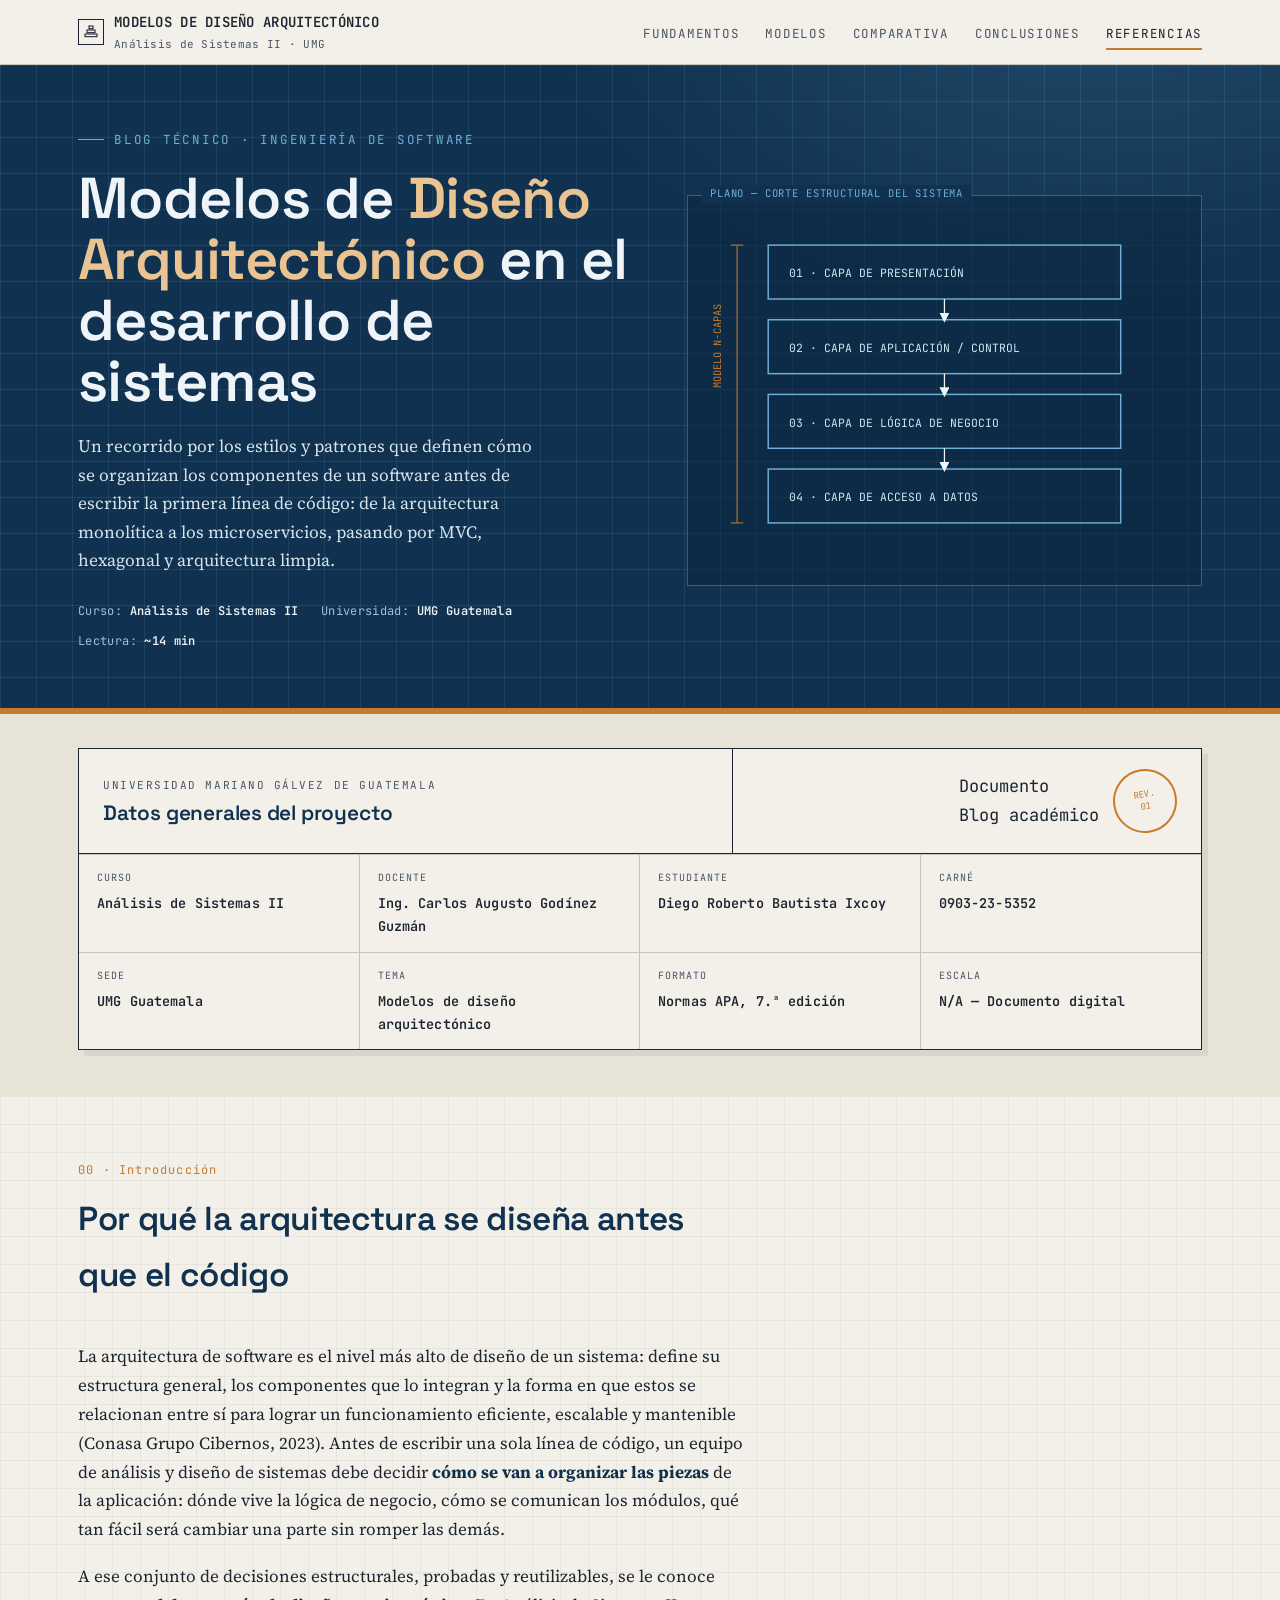
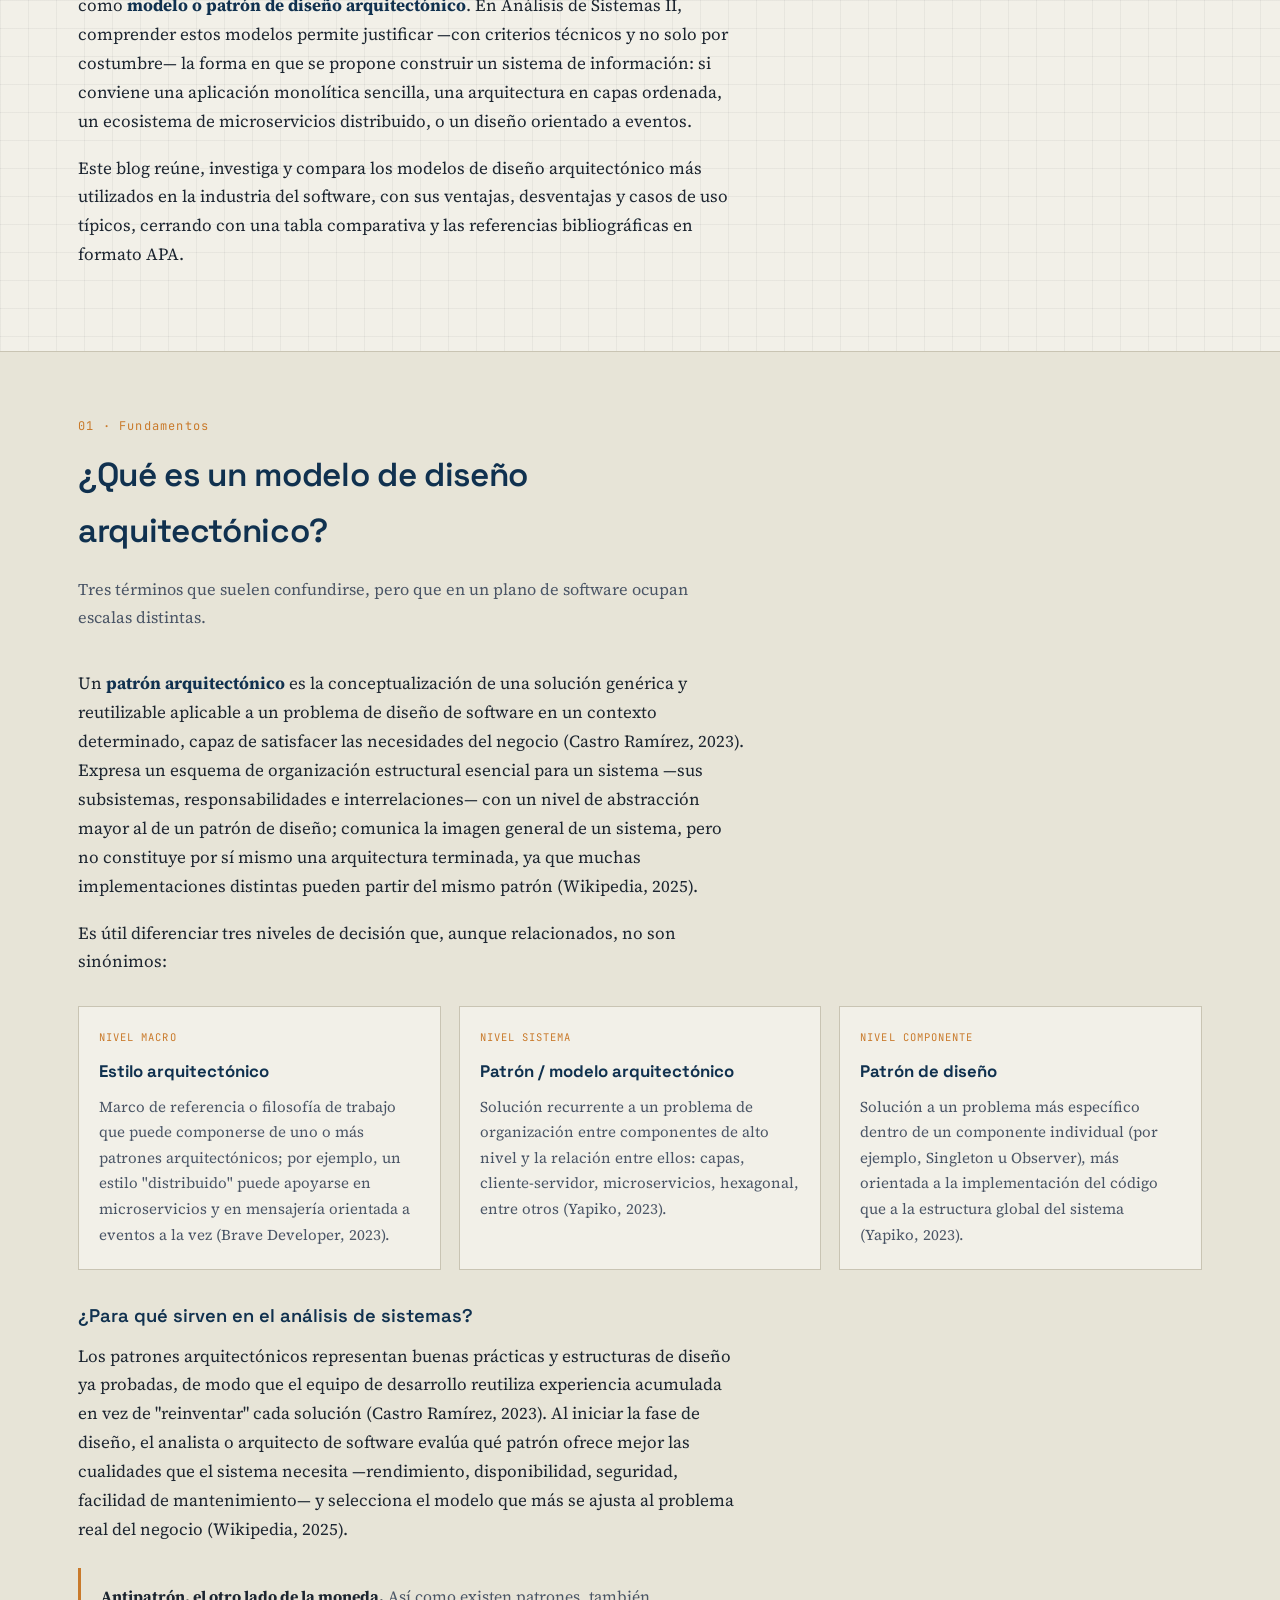
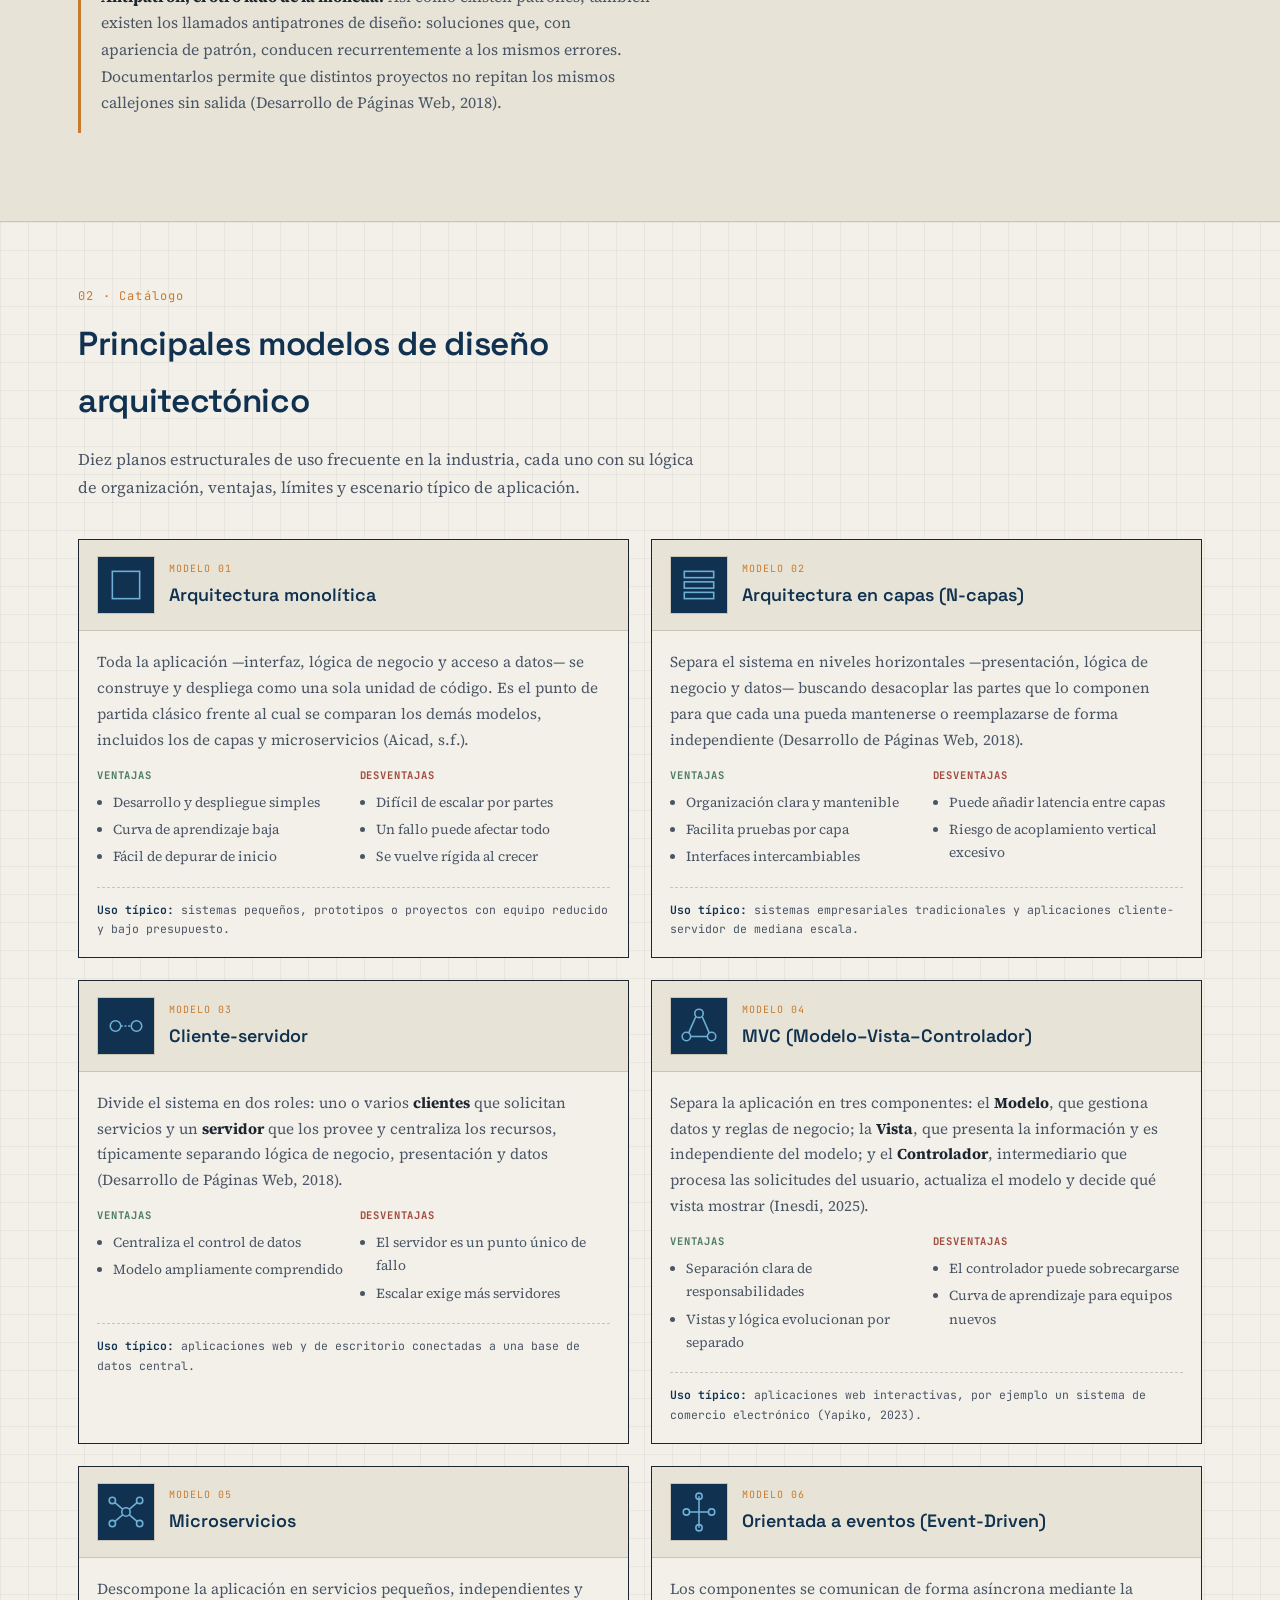
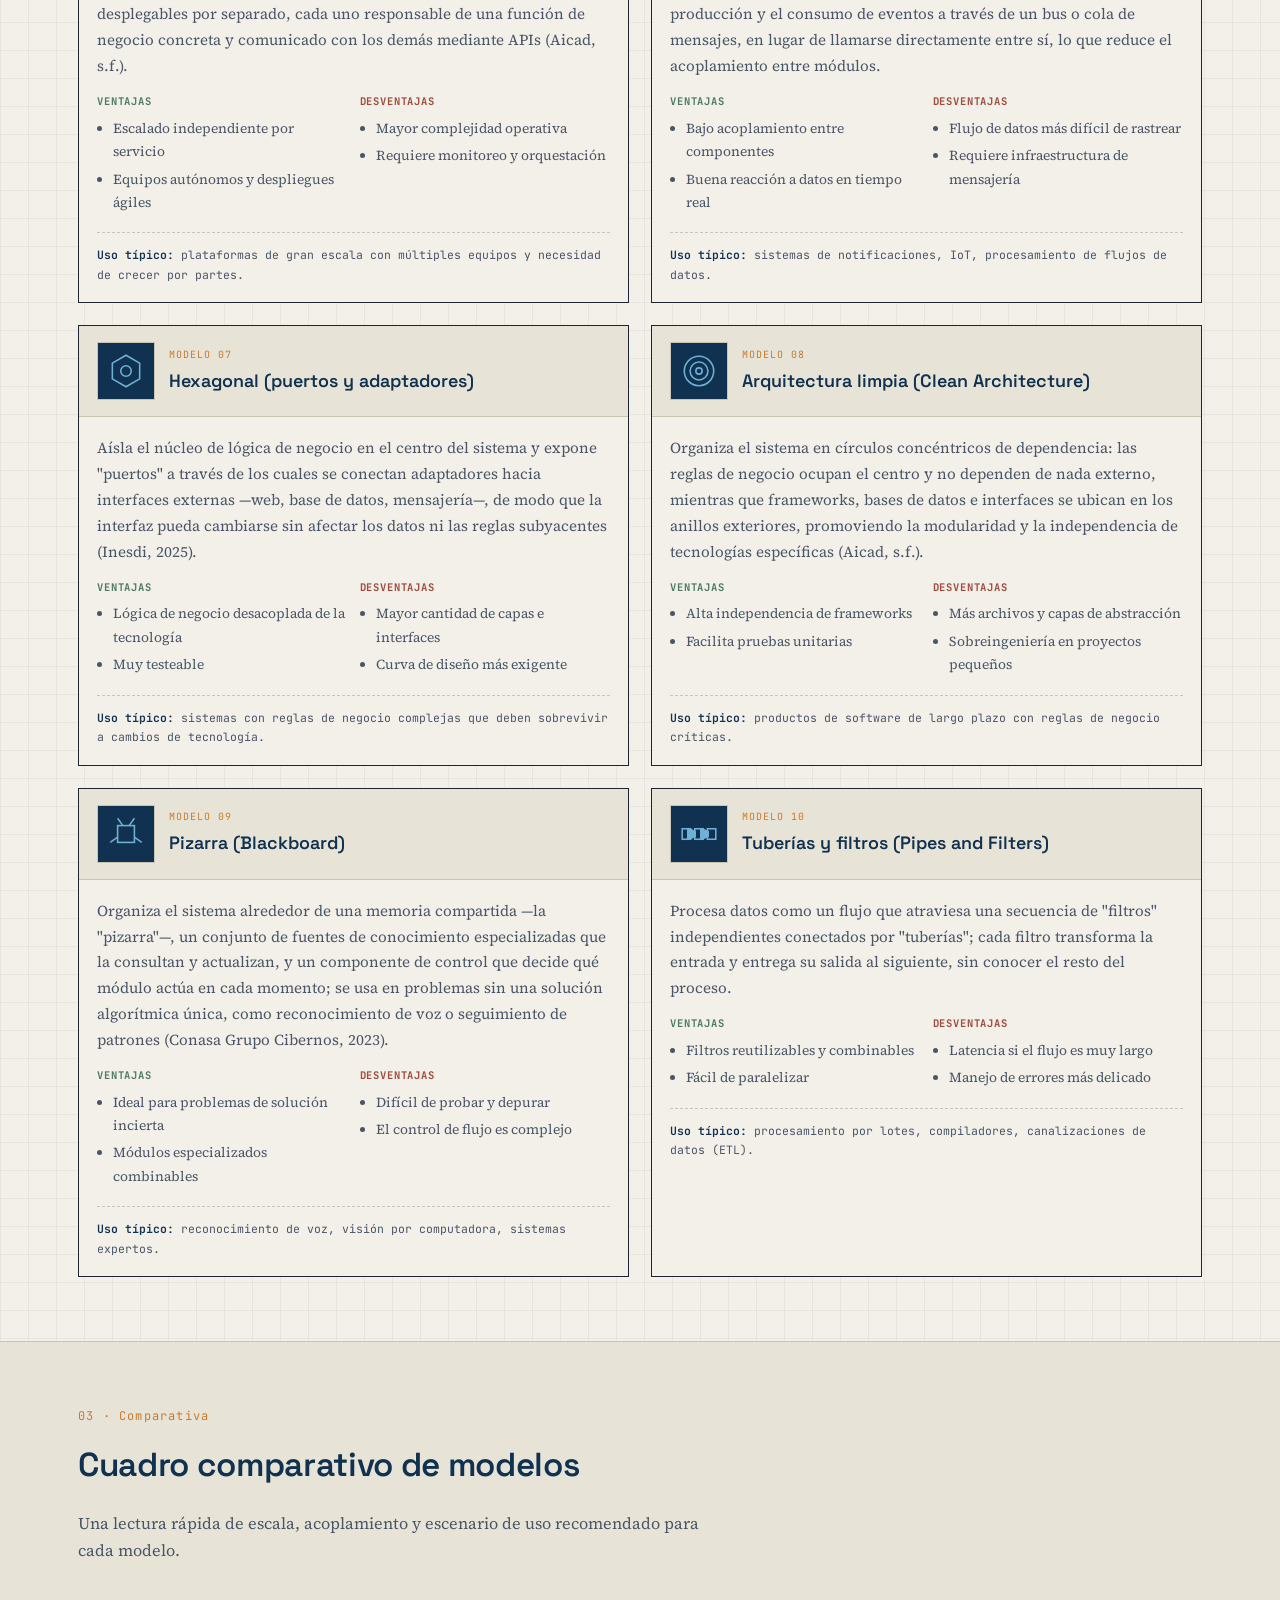
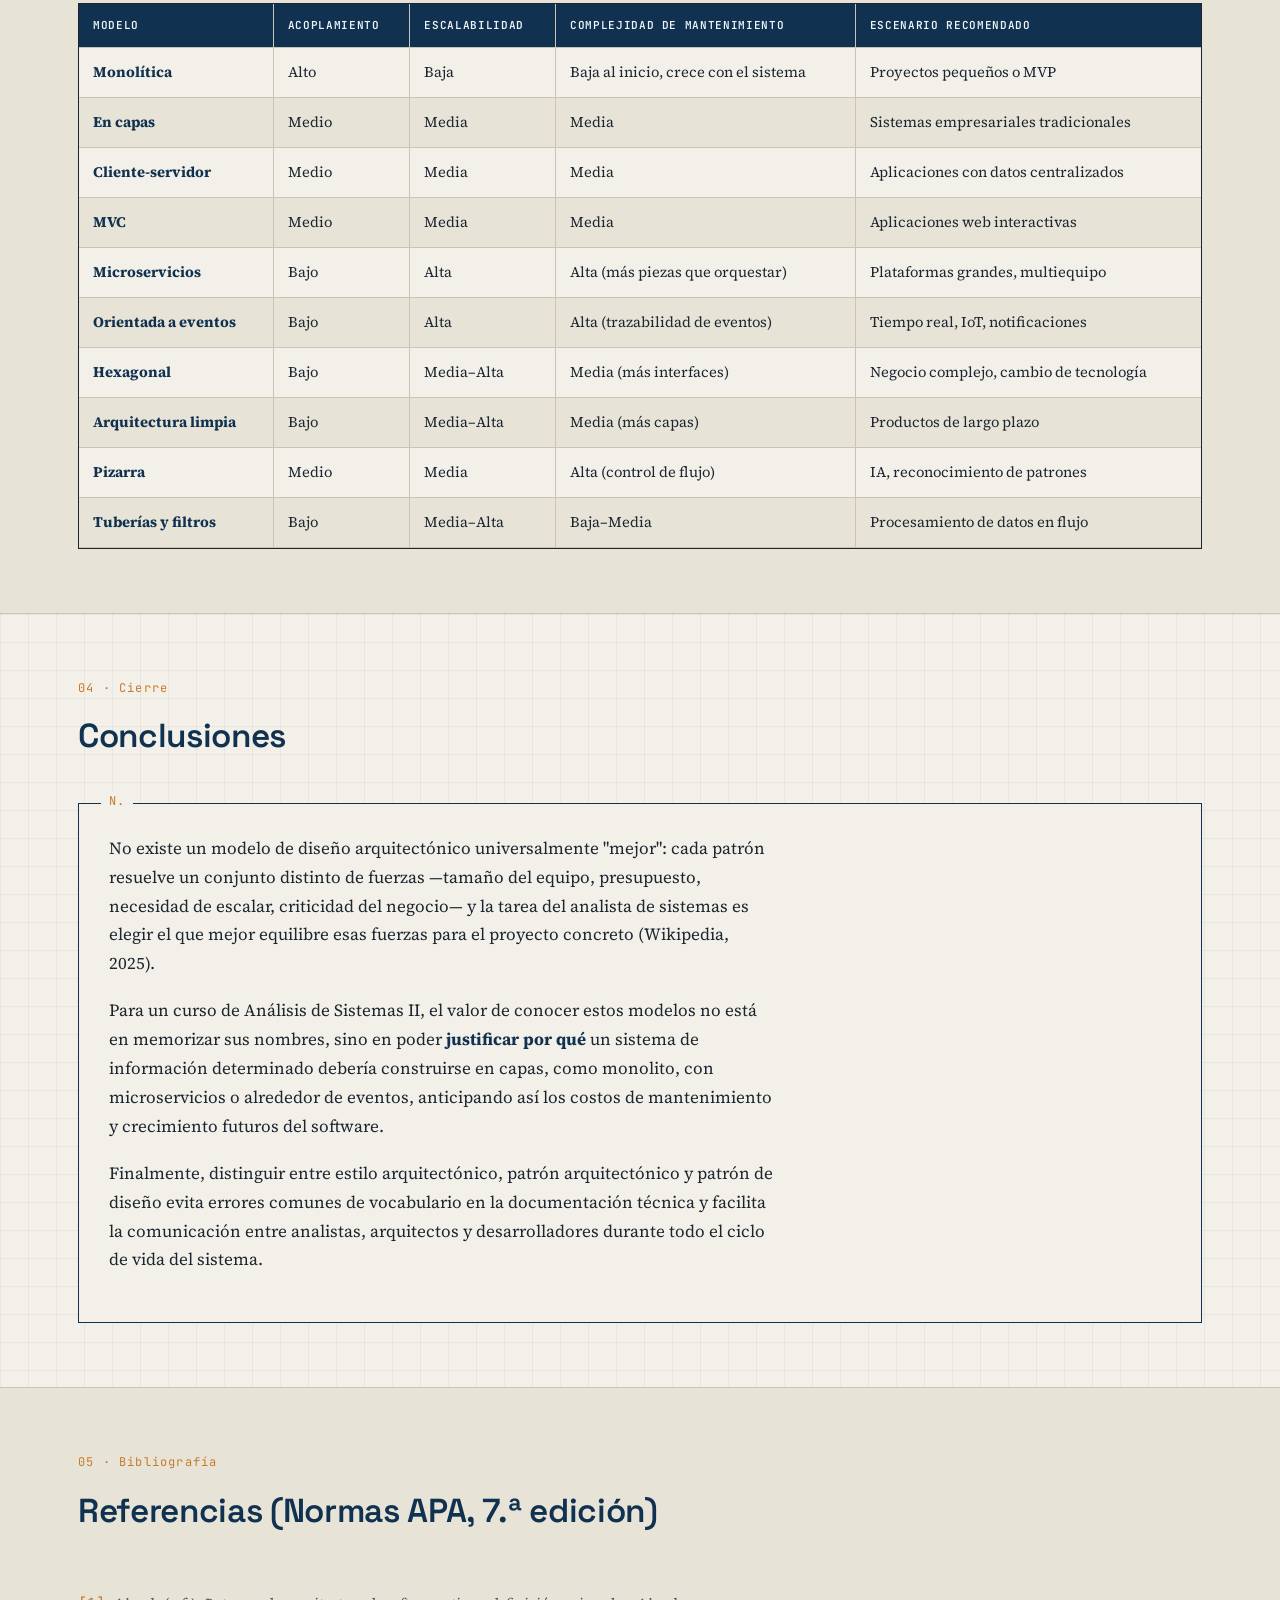
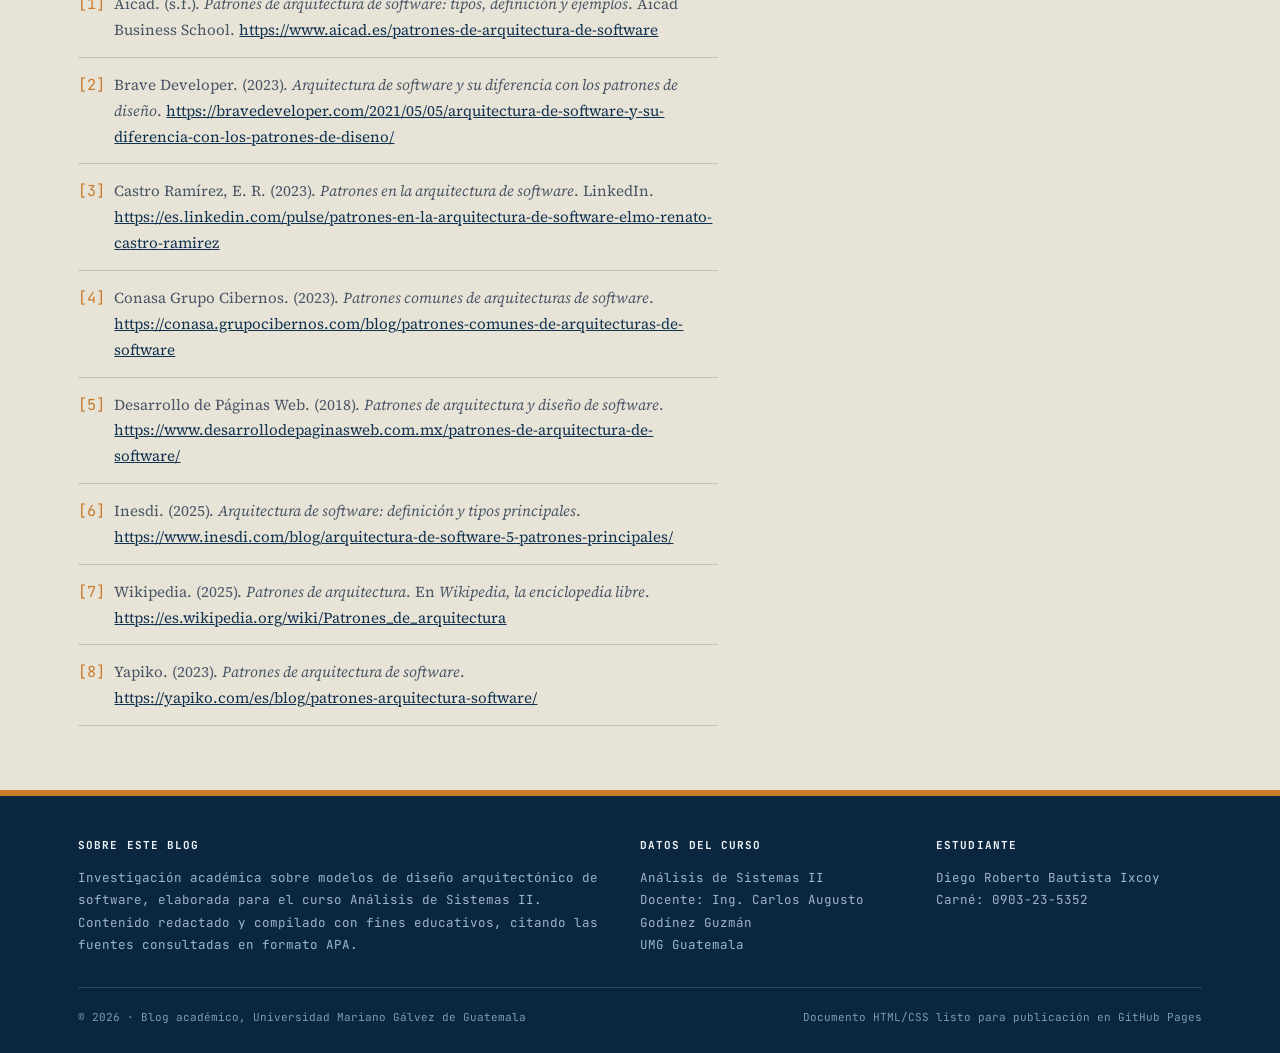
==== index.html @ 9eb891dd "Add files via upload" ====
<!DOCTYPE html>
<html lang="es">
<head>
<meta charset="UTF-8">
<meta name="viewport" content="width=device-width, initial-scale=1.0">
<title>Modelos de Diseño Arquitectónico | Análisis de Sistemas II — UMG</title>
<meta name="description" content="Blog académico sobre los modelos y patrones de diseño arquitectónico de software: capas, cliente-servidor, MVC, microservicios, hexagonal, orientado a eventos y más. Curso Análisis de Sistemas II, UMG Guatemala.">
<meta name="author" content="Diego Roberto Bautista Ixcoy">

<link rel="preconnect" href="https://fonts.googleapis.com">
<link rel="preconnect" href="https://fonts.gstatic.com" crossorigin>
<link href="https://fonts.googleapis.com/css2?family=Space+Grotesk:wght@500;600;700&family=Source+Serif+4:ital,wght@0,400;0,600;1,400&family=JetBrains+Mono:wght@400;500;600&display=swap" rel="stylesheet">
<link rel="stylesheet" href="styles.css">

<link rel="icon" href="data:image/svg+xml,%3Csvg xmlns='http://www.w3.org/2000/svg' viewBox='0 0 32 32'%3E%3Crect width='32' height='32' fill='%2310314f'/%3E%3Crect x='6' y='18' width='20' height='4' fill='none' stroke='%236fb0d6' stroke-width='1.5'/%3E%3Crect x='9' y='12' width='14' height='4' fill='none' stroke='%236fb0d6' stroke-width='1.5'/%3E%3Crect x='12' y='6' width='8' height='4' fill='none' stroke='%23c97a2b' stroke-width='1.5'/%3E%3C/svg%3E">
</head>
<body>
<a class="skip-link" href="#contenido">Saltar al contenido</a>

<!-- ===================== NAV ===================== -->
<nav class="site-nav" aria-label="Navegación principal">
  <div class="wrap">
    <a class="brand" href="#top">
      <span class="brand-mark" aria-hidden="true">
        <svg viewBox="0 0 24 24" fill="none" stroke="currentColor" stroke-width="1.6"><rect x="3" y="15" width="18" height="4"/><rect x="6" y="9" width="12" height="4"/><rect x="9" y="3" width="6" height="4"/></svg>
      </span>
      <span>MODELOS DE DISEÑO ARQUITECTÓNICO<small>Análisis de Sistemas II · UMG</small></span>
    </a>
    <button class="nav-toggle" id="navToggle" aria-expanded="false" aria-controls="navLinks" aria-label="Abrir menú">
      <span></span>
    </button>
    <ul class="navlinks" id="navLinks">
      <li><a class="navlink" href="#fundamentos">Fundamentos</a></li>
      <li><a class="navlink" href="#modelos">Modelos</a></li>
      <li><a class="navlink" href="#comparativa">Comparativa</a></li>
      <li><a class="navlink" href="#conclusiones">Conclusiones</a></li>
      <li><a class="navlink" href="#referencias">Referencias</a></li>
    </ul>
  </div>
</nav>

<!-- ===================== HERO ===================== -->
<header class="hero" id="top">
  <div class="wrap">
    <div>
      <span class="eyebrow">Blog técnico · Ingeniería de Software</span>
      <h1>Modelos de <em>Diseño Arquitectónico</em> en el desarrollo de sistemas</h1>
      <p class="lead">Un recorrido por los estilos y patrones que definen cómo se organizan los componentes de un software antes de escribir la primera línea de código: de la arquitectura monolítica a los microservicios, pasando por MVC, hexagonal y arquitectura limpia.</p>
      <div class="hero-meta">
        <span>Curso: <strong>Análisis de Sistemas II</strong></span>
        <span>Universidad: <strong>UMG Guatemala</strong></span>
        <span>Lectura: <strong>~14 min</strong></span>
      </div>
    </div>

    <div class="hero-diagram" aria-hidden="true">
      <span class="frame-label">Plano — corte estructural del sistema</span>
      <svg viewBox="0 0 460 340" width="100%" height="auto">
        <!-- retícula ya viene del fondo; aquí el diagrama de capas con cotas -->
        <g fill="none" stroke="#6fb0d6" stroke-width="1.4">
          <rect x="60" y="30"  width="340" height="52" />
          <rect x="60" y="102" width="340" height="52" />
          <rect x="60" y="174" width="340" height="52" />
          <rect x="60" y="246" width="340" height="52" />
        </g>
        <g font-family="JetBrains Mono, monospace" font-size="11" fill="#cfe6f2">
          <text x="80" y="61">01 · CAPA DE PRESENTACIÓN</text>
          <text x="80" y="133">02 · CAPA DE APLICACIÓN / CONTROL</text>
          <text x="80" y="205">03 · CAPA DE LÓGICA DE NEGOCIO</text>
          <text x="80" y="277">04 · CAPA DE ACCESO A DATOS</text>
        </g>
        <!-- líneas de cota laterales -->
        <g stroke="#c97a2b" stroke-width="1">
          <line x1="30" y1="30" x2="30" y2="298"/>
          <line x1="24" y1="30" x2="36" y2="30"/>
          <line x1="24" y1="298" x2="36" y2="298"/>
        </g>
        <text x="14" y="168" font-family="JetBrains Mono, monospace" font-size="10" fill="#c97a2b" transform="rotate(-90 14 168)">MODELO N-CAPAS</text>
        <!-- flechas de flujo -->
        <g stroke="#eef4f8" stroke-width="1.2" fill="none" marker-end="url(#arrow)">
          <line x1="230" y1="82" x2="230" y2="100"/>
          <line x1="230" y1="154" x2="230" y2="172"/>
          <line x1="230" y1="226" x2="230" y2="244"/>
        </g>
        <defs>
          <marker id="arrow" markerWidth="8" markerHeight="8" refX="4" refY="4" orient="auto">
            <path d="M0,0 L8,4 L0,8 z" fill="#eef4f8"/>
          </marker>
        </defs>
      </svg>
    </div>
  </div>
</header>

<!-- ===================== CAJETÍN / DATOS GENERALES ===================== -->
<section class="titleblock-section" aria-label="Datos generales del curso">
  <div class="wrap">
    <div class="titleblock">
      <div class="titleblock-top">
        <div class="titleblock-brand">
          <span class="tb-univ">UNIVERSIDAD MARIANO GÁLVEZ DE GUATEMALA</span>
          <span class="tb-title">Datos generales del proyecto</span>
        </div>
        <div class="titleblock-stamp">
          <div>
            <div class="tb-k">Documento</div>
            <div class="tb-v">Blog académico</div>
          </div>
          <div class="stamp" aria-hidden="true"><span>REV.<br>01</span></div>
        </div>
      </div>
      <div class="titleblock-grid">
        <div class="tb-cell"><div class="tb-k">Curso</div><div class="tb-v">Análisis de Sistemas II</div></div>
        <div class="tb-cell"><div class="tb-k">Docente</div><div class="tb-v">Ing. Carlos Augusto Godínez Guzmán</div></div>
        <div class="tb-cell"><div class="tb-k">Estudiante</div><div class="tb-v">Diego Roberto Bautista Ixcoy</div></div>
        <div class="tb-cell"><div class="tb-k">Carné</div><div class="tb-v">0903-23-5352</div></div>
        <div class="tb-cell"><div class="tb-k">Sede</div><div class="tb-v">UMG Guatemala</div></div>
        <div class="tb-cell"><div class="tb-k">Tema</div><div class="tb-v">Modelos de diseño arquitectónico</div></div>
        <div class="tb-cell"><div class="tb-k">Formato</div><div class="tb-v">Normas APA, 7.ª edición</div></div>
        <div class="tb-cell"><div class="tb-k">Escala</div><div class="tb-v">N/A — Documento digital</div></div>
      </div>
    </div>
  </div>
</section>

<!-- ===================== CONTENIDO ===================== -->
<main id="contenido">

  <!-- INTRODUCCIÓN -->
  <section class="section paper-grid" id="introduccion">
    <div class="wrap">
      <div class="section-head reveal">
        <span class="section-num">00 · Introducción</span>
        <h2>Por qué la arquitectura se diseña antes que el código</h2>
      </div>
      <div class="prose reveal">
        <p>La arquitectura de software es el nivel más alto de diseño de un sistema: define su estructura general, los componentes que lo integran y la forma en que estos se relacionan entre sí para lograr un funcionamiento eficiente, escalable y mantenible (Conasa Grupo Cibernos, 2023). Antes de escribir una sola línea de código, un equipo de análisis y diseño de sistemas debe decidir <strong>cómo se van a organizar las piezas</strong> de la aplicación: dónde vive la lógica de negocio, cómo se comunican los módulos, qué tan fácil será cambiar una parte sin romper las demás.</p>
        <p>A ese conjunto de decisiones estructurales, probadas y reutilizables, se le conoce como <strong>modelo o patrón de diseño arquitectónico</strong>. En Análisis de Sistemas II, comprender estos modelos permite justificar —con criterios técnicos y no solo por costumbre— la forma en que se propone construir un sistema de información: si conviene una aplicación monolítica sencilla, una arquitectura en capas ordenada, un ecosistema de microservicios distribuido, o un diseño orientado a eventos.</p>
        <p>Este blog reúne, investiga y compara los modelos de diseño arquitectónico más utilizados en la industria del software, con sus ventajas, desventajas y casos de uso típicos, cerrando con una tabla comparativa y las referencias bibliográficas en formato APA.</p>
      </div>
    </div>
  </section>

  <!-- FUNDAMENTOS -->
  <section class="section blueprint-grid" id="fundamentos" style="background:var(--paper-dim)">
    <div class="wrap">
      <div class="section-head reveal">
        <span class="section-num">01 · Fundamentos</span>
        <h2>¿Qué es un modelo de diseño arquitectónico?</h2>
        <p class="dek">Tres términos que suelen confundirse, pero que en un plano de software ocupan escalas distintas.</p>
      </div>

      <div class="prose reveal">
        <p>Un <strong>patrón arquitectónico</strong> es la conceptualización de una solución genérica y reutilizable aplicable a un problema de diseño de software en un contexto determinado, capaz de satisfacer las necesidades del negocio (Castro Ramírez, 2023). Expresa un esquema de organización estructural esencial para un sistema —sus subsistemas, responsabilidades e interrelaciones— con un nivel de abstracción mayor al de un patrón de diseño; comunica la imagen general de un sistema, pero no constituye por sí mismo una arquitectura terminada, ya que muchas implementaciones distintas pueden partir del mismo patrón (Wikipedia, 2025).</p>
        <p>Es útil diferenciar tres niveles de decisión que, aunque relacionados, no son sinónimos:</p>
      </div>

      <div class="definitions reveal">
        <div class="def-card">
          <span class="def-tag">Nivel macro</span>
          <h4>Estilo arquitectónico</h4>
          <p>Marco de referencia o filosofía de trabajo que puede componerse de uno o más patrones arquitectónicos; por ejemplo, un estilo "distribuido" puede apoyarse en microservicios y en mensajería orientada a eventos a la vez (Brave Developer, 2023).</p>
        </div>
        <div class="def-card">
          <span class="def-tag">Nivel sistema</span>
          <h4>Patrón / modelo arquitectónico</h4>
          <p>Solución recurrente a un problema de organización entre componentes de alto nivel y la relación entre ellos: capas, cliente-servidor, microservicios, hexagonal, entre otros (Yapiko, 2023).</p>
        </div>
        <div class="def-card">
          <span class="def-tag">Nivel componente</span>
          <h4>Patrón de diseño</h4>
          <p>Solución a un problema más específico dentro de un componente individual (por ejemplo, Singleton u Observer), más orientada a la implementación del código que a la estructura global del sistema (Yapiko, 2023).</p>
        </div>
      </div>

      <div class="prose reveal">
        <h3>¿Para qué sirven en el análisis de sistemas?</h3>
        <p>Los patrones arquitectónicos representan buenas prácticas y estructuras de diseño ya probadas, de modo que el equipo de desarrollo reutiliza experiencia acumulada en vez de "reinventar" cada solución (Castro Ramírez, 2023). Al iniciar la fase de diseño, el analista o arquitecto de software evalúa qué patrón ofrece mejor las cualidades que el sistema necesita —rendimiento, disponibilidad, seguridad, facilidad de mantenimiento— y selecciona el modelo que más se ajusta al problema real del negocio (Wikipedia, 2025).</p>
      </div>

      <div class="callout reveal">
        <strong>Antipatrón, el otro lado de la moneda.</strong> Así como existen patrones, también existen los llamados antipatrones de diseño: soluciones que, con apariencia de patrón, conducen recurrentemente a los mismos errores. Documentarlos permite que distintos proyectos no repitan los mismos callejones sin salida (Desarrollo de Páginas Web, 2018).
      </div>
    </div>
  </section>

  <!-- MODELOS -->
  <section class="section paper-grid" id="modelos">
    <div class="wrap">
      <div class="section-head reveal">
        <span class="section-num">02 · Catálogo</span>
        <h2>Principales modelos de diseño arquitectónico</h2>
        <p class="dek">Diez planos estructurales de uso frecuente en la industria, cada uno con su lógica de organización, ventajas, límites y escenario típico de aplicación.</p>
      </div>

      <div class="models-grid">

        <!-- 1. MONOLÍTICA -->
        <article class="model-card reveal">
          <div class="mc-head">
            <div class="mc-diagram"><svg viewBox="0 0 80 80" fill="none" stroke-width="3"><rect x="14" y="14" width="52" height="52"/></svg></div>
            <div class="mc-head-text"><span class="mc-eyebrow">Modelo 01</span><h3>Arquitectura monolítica</h3></div>
          </div>
          <div class="mc-body">
            <p>Toda la aplicación —interfaz, lógica de negocio y acceso a datos— se construye y despliega como una sola unidad de código. Es el punto de partida clásico frente al cual se comparan los demás modelos, incluidos los de capas y microservicios (Aicad, s.f.).</p>
            <div class="mc-pros-cons">
              <div class="pc-block pros"><h5>Ventajas</h5><ul><li>Desarrollo y despliegue simples</li><li>Curva de aprendizaje baja</li><li>Fácil de depurar de inicio</li></ul></div>
              <div class="pc-block cons"><h5>Desventajas</h5><ul><li>Difícil de escalar por partes</li><li>Un fallo puede afectar todo</li><li>Se vuelve rígida al crecer</li></ul></div>
            </div>
            <div class="mc-usecase"><strong>Uso típico:</strong> sistemas pequeños, prototipos o proyectos con equipo reducido y bajo presupuesto.</div>
          </div>
        </article>

        <!-- 2. CAPAS -->
        <article class="model-card reveal">
          <div class="mc-head">
            <div class="mc-diagram"><svg viewBox="0 0 80 80" fill="none" stroke-width="3"><rect x="12" y="14" width="56" height="12"/><rect x="12" y="34" width="56" height="12"/><rect x="12" y="54" width="56" height="12"/></svg></div>
            <div class="mc-head-text"><span class="mc-eyebrow">Modelo 02</span><h3>Arquitectura en capas (N-capas)</h3></div>
          </div>
          <div class="mc-body">
            <p>Separa el sistema en niveles horizontales —presentación, lógica de negocio y datos— buscando desacoplar las partes que lo componen para que cada una pueda mantenerse o reemplazarse de forma independiente (Desarrollo de Páginas Web, 2018).</p>
            <div class="mc-pros-cons">
              <div class="pc-block pros"><h5>Ventajas</h5><ul><li>Organización clara y mantenible</li><li>Facilita pruebas por capa</li><li>Interfaces intercambiables</li></ul></div>
              <div class="pc-block cons"><h5>Desventajas</h5><ul><li>Puede añadir latencia entre capas</li><li>Riesgo de acoplamiento vertical excesivo</li></ul></div>
            </div>
            <div class="mc-usecase"><strong>Uso típico:</strong> sistemas empresariales tradicionales y aplicaciones cliente-servidor de mediana escala.</div>
          </div>
        </article>

        <!-- 3. CLIENTE-SERVIDOR -->
        <article class="model-card reveal">
          <div class="mc-head">
            <div class="mc-diagram"><svg viewBox="0 0 80 80" fill="none" stroke-width="3"><circle cx="20" cy="40" r="10"/><circle cx="60" cy="40" r="10"/><line x1="30" y1="40" x2="50" y2="40" stroke-dasharray="4 3"/></svg></div>
            <div class="mc-head-text"><span class="mc-eyebrow">Modelo 03</span><h3>Cliente-servidor</h3></div>
          </div>
          <div class="mc-body">
            <p>Divide el sistema en dos roles: uno o varios <strong>clientes</strong> que solicitan servicios y un <strong>servidor</strong> que los provee y centraliza los recursos, típicamente separando lógica de negocio, presentación y datos (Desarrollo de Páginas Web, 2018).</p>
            <div class="mc-pros-cons">
              <div class="pc-block pros"><h5>Ventajas</h5><ul><li>Centraliza el control de datos</li><li>Modelo ampliamente comprendido</li></ul></div>
              <div class="pc-block cons"><h5>Desventajas</h5><ul><li>El servidor es un punto único de fallo</li><li>Escalar exige más servidores</li></ul></div>
            </div>
            <div class="mc-usecase"><strong>Uso típico:</strong> aplicaciones web y de escritorio conectadas a una base de datos central.</div>
          </div>
        </article>

        <!-- 4. MVC -->
        <article class="model-card reveal">
          <div class="mc-head">
            <div class="mc-diagram"><svg viewBox="0 0 80 80" fill="none" stroke-width="3"><circle cx="40" cy="16" r="8"/><circle cx="16" cy="60" r="8"/><circle cx="64" cy="60" r="8"/><line x1="34" y1="22" x2="20" y2="54"/><line x1="46" y1="22" x2="60" y2="54"/><line x1="24" y1="60" x2="56" y2="60"/></svg></div>
            <div class="mc-head-text"><span class="mc-eyebrow">Modelo 04</span><h3>MVC (Modelo–Vista–Controlador)</h3></div>
          </div>
          <div class="mc-body">
            <p>Separa la aplicación en tres componentes: el <strong>Modelo</strong>, que gestiona datos y reglas de negocio; la <strong>Vista</strong>, que presenta la información y es independiente del modelo; y el <strong>Controlador</strong>, intermediario que procesa las solicitudes del usuario, actualiza el modelo y decide qué vista mostrar (Inesdi, 2025).</p>
            <div class="mc-pros-cons">
              <div class="pc-block pros"><h5>Ventajas</h5><ul><li>Separación clara de responsabilidades</li><li>Vistas y lógica evolucionan por separado</li></ul></div>
              <div class="pc-block cons"><h5>Desventajas</h5><ul><li>El controlador puede sobrecargarse</li><li>Curva de aprendizaje para equipos nuevos</li></ul></div>
            </div>
            <div class="mc-usecase"><strong>Uso típico:</strong> aplicaciones web interactivas, por ejemplo un sistema de comercio electrónico (Yapiko, 2023).</div>
          </div>
        </article>

        <!-- 5. MICROSERVICIOS -->
        <article class="model-card reveal">
          <div class="mc-head">
            <div class="mc-diagram"><svg viewBox="0 0 80 80" fill="none" stroke-width="3"><circle cx="40" cy="40" r="8"/><circle cx="14" cy="18" r="6"/><circle cx="66" cy="18" r="6"/><circle cx="14" cy="62" r="6"/><circle cx="66" cy="62" r="6"/><line x1="19" y1="22" x2="34" y2="35"/><line x1="61" y1="22" x2="46" y2="35"/><line x1="19" y1="58" x2="34" y2="45"/><line x1="61" y1="58" x2="46" y2="45"/></svg></div>
            <div class="mc-head-text"><span class="mc-eyebrow">Modelo 05</span><h3>Microservicios</h3></div>
          </div>
          <div class="mc-body">
            <p>Descompone la aplicación en servicios pequeños, independientes y desplegables por separado, cada uno responsable de una función de negocio concreta y comunicado con los demás mediante APIs (Aicad, s.f.).</p>
            <div class="mc-pros-cons">
              <div class="pc-block pros"><h5>Ventajas</h5><ul><li>Escalado independiente por servicio</li><li>Equipos autónomos y despliegues ágiles</li></ul></div>
              <div class="pc-block cons"><h5>Desventajas</h5><ul><li>Mayor complejidad operativa</li><li>Requiere monitoreo y orquestación</li></ul></div>
            </div>
            <div class="mc-usecase"><strong>Uso típico:</strong> plataformas de gran escala con múltiples equipos y necesidad de crecer por partes.</div>
          </div>
        </article>

        <!-- 6. EVENT-DRIVEN -->
        <article class="model-card reveal">
          <div class="mc-head">
            <div class="mc-diagram"><svg viewBox="0 0 80 80" fill="none" stroke-width="3"><line x1="40" y1="10" x2="40" y2="70"/><circle cx="40" cy="10" r="6"/><circle cx="16" cy="40" r="6"/><circle cx="64" cy="40" r="6"/><circle cx="40" cy="70" r="6"/><line x1="21" y1="40" x2="40" y2="40"/><line x1="59" y1="40" x2="40" y2="40"/></svg></div>
            <div class="mc-head-text"><span class="mc-eyebrow">Modelo 06</span><h3>Orientada a eventos (Event-Driven)</h3></div>
          </div>
          <div class="mc-body">
            <p>Los componentes se comunican de forma asíncrona mediante la producción y el consumo de eventos a través de un bus o cola de mensajes, en lugar de llamarse directamente entre sí, lo que reduce el acoplamiento entre módulos.</p>
            <div class="mc-pros-cons">
              <div class="pc-block pros"><h5>Ventajas</h5><ul><li>Bajo acoplamiento entre componentes</li><li>Buena reacción a datos en tiempo real</li></ul></div>
              <div class="pc-block cons"><h5>Desventajas</h5><ul><li>Flujo de datos más difícil de rastrear</li><li>Requiere infraestructura de mensajería</li></ul></div>
            </div>
            <div class="mc-usecase"><strong>Uso típico:</strong> sistemas de notificaciones, IoT, procesamiento de flujos de datos.</div>
          </div>
        </article>

        <!-- 7. HEXAGONAL -->
        <article class="model-card reveal">
          <div class="mc-head">
            <div class="mc-diagram"><svg viewBox="0 0 80 80" fill="none" stroke-width="3"><polygon points="40,10 66,25 66,55 40,70 14,55 14,25"/><circle cx="40" cy="40" r="10"/></svg></div>
            <div class="mc-head-text"><span class="mc-eyebrow">Modelo 07</span><h3>Hexagonal (puertos y adaptadores)</h3></div>
          </div>
          <div class="mc-body">
            <p>Aísla el núcleo de lógica de negocio en el centro del sistema y expone "puertos" a través de los cuales se conectan adaptadores hacia interfaces externas —web, base de datos, mensajería—, de modo que la interfaz pueda cambiarse sin afectar los datos ni las reglas subyacentes (Inesdi, 2025).</p>
            <div class="mc-pros-cons">
              <div class="pc-block pros"><h5>Ventajas</h5><ul><li>Lógica de negocio desacoplada de la tecnología</li><li>Muy testeable</li></ul></div>
              <div class="pc-block cons"><h5>Desventajas</h5><ul><li>Mayor cantidad de capas e interfaces</li><li>Curva de diseño más exigente</li></ul></div>
            </div>
            <div class="mc-usecase"><strong>Uso típico:</strong> sistemas con reglas de negocio complejas que deben sobrevivir a cambios de tecnología.</div>
          </div>
        </article>

        <!-- 8. CLEAN ARCHITECTURE -->
        <article class="model-card reveal">
          <div class="mc-head">
            <div class="mc-diagram"><svg viewBox="0 0 80 80" fill="none" stroke-width="3"><circle cx="40" cy="40" r="28"/><circle cx="40" cy="40" r="17"/><circle cx="40" cy="40" r="6"/></svg></div>
            <div class="mc-head-text"><span class="mc-eyebrow">Modelo 08</span><h3>Arquitectura limpia (Clean Architecture)</h3></div>
          </div>
          <div class="mc-body">
            <p>Organiza el sistema en círculos concéntricos de dependencia: las reglas de negocio ocupan el centro y no dependen de nada externo, mientras que frameworks, bases de datos e interfaces se ubican en los anillos exteriores, promoviendo la modularidad y la independencia de tecnologías específicas (Aicad, s.f.).</p>
            <div class="mc-pros-cons">
              <div class="pc-block pros"><h5>Ventajas</h5><ul><li>Alta independencia de frameworks</li><li>Facilita pruebas unitarias</li></ul></div>
              <div class="pc-block cons"><h5>Desventajas</h5><ul><li>Más archivos y capas de abstracción</li><li>Sobreingeniería en proyectos pequeños</li></ul></div>
            </div>
            <div class="mc-usecase"><strong>Uso típico:</strong> productos de software de largo plazo con reglas de negocio críticas.</div>
          </div>
        </article>

        <!-- 9. PIZARRA -->
        <article class="model-card reveal">
          <div class="mc-head">
            <div class="mc-diagram"><svg viewBox="0 0 80 80" fill="none" stroke-width="3"><rect x="24" y="24" width="32" height="32"/><line x1="24" y1="10" x2="34" y2="24"/><line x1="56" y1="10" x2="46" y2="24"/><line x1="10" y1="56" x2="24" y2="46"/><line x1="70" y1="56" x2="56" y2="46"/></svg></div>
            <div class="mc-head-text"><span class="mc-eyebrow">Modelo 09</span><h3>Pizarra (Blackboard)</h3></div>
          </div>
          <div class="mc-body">
            <p>Organiza el sistema alrededor de una memoria compartida —la "pizarra"—, un conjunto de fuentes de conocimiento especializadas que la consultan y actualizan, y un componente de control que decide qué módulo actúa en cada momento; se usa en problemas sin una solución algorítmica única, como reconocimiento de voz o seguimiento de patrones (Conasa Grupo Cibernos, 2023).</p>
            <div class="mc-pros-cons">
              <div class="pc-block pros"><h5>Ventajas</h5><ul><li>Ideal para problemas de solución incierta</li><li>Módulos especializados combinables</li></ul></div>
              <div class="pc-block cons"><h5>Desventajas</h5><ul><li>Difícil de probar y depurar</li><li>El control de flujo es complejo</li></ul></div>
            </div>
            <div class="mc-usecase"><strong>Uso típico:</strong> reconocimiento de voz, visión por computadora, sistemas expertos.</div>
          </div>
        </article>

        <!-- 10. PIPES AND FILTERS -->
        <article class="model-card reveal">
          <div class="mc-head">
            <div class="mc-diagram"><svg viewBox="0 0 80 80" fill="none" stroke-width="3"><rect x="8" y="30" width="16" height="20"/><rect x="32" y="30" width="16" height="20"/><rect x="56" y="30" width="16" height="20"/><line x1="24" y1="40" x2="32" y2="40" marker-end="url(#a2)"/><line x1="48" y1="40" x2="56" y2="40" marker-end="url(#a2)"/><defs><marker id="a2" markerWidth="6" markerHeight="6" refX="5" refY="3" orient="auto"><path d="M0,0 L6,3 L0,6 z" fill="#6fb0d6"/></marker></defs></svg></div>
            <div class="mc-head-text"><span class="mc-eyebrow">Modelo 10</span><h3>Tuberías y filtros (Pipes and Filters)</h3></div>
          </div>
          <div class="mc-body">
            <p>Procesa datos como un flujo que atraviesa una secuencia de "filtros" independientes conectados por "tuberías"; cada filtro transforma la entrada y entrega su salida al siguiente, sin conocer el resto del proceso.</p>
            <div class="mc-pros-cons">
              <div class="pc-block pros"><h5>Ventajas</h5><ul><li>Filtros reutilizables y combinables</li><li>Fácil de paralelizar</li></ul></div>
              <div class="pc-block cons"><h5>Desventajas</h5><ul><li>Latencia si el flujo es muy largo</li><li>Manejo de errores más delicado</li></ul></div>
            </div>
            <div class="mc-usecase"><strong>Uso típico:</strong> procesamiento por lotes, compiladores, canalizaciones de datos (ETL).</div>
          </div>
        </article>

      </div>
    </div>
  </section>

  <!-- COMPARATIVA -->
  <section class="section blueprint-grid" id="comparativa" style="background:var(--paper-dim)">
    <div class="wrap">
      <div class="section-head reveal">
        <span class="section-num">03 · Comparativa</span>
        <h2>Cuadro comparativo de modelos</h2>
        <p class="dek">Una lectura rápida de escala, acoplamiento y escenario de uso recomendado para cada modelo.</p>
      </div>

      <div class="table-wrap reveal">
        <table class="compare">
          <thead>
            <tr>
              <th>Modelo</th>
              <th>Acoplamiento</th>
              <th>Escalabilidad</th>
              <th>Complejidad de mantenimiento</th>
              <th>Escenario recomendado</th>
            </tr>
          </thead>
          <tbody>
            <tr><td><strong>Monolítica</strong></td><td>Alto</td><td>Baja</td><td>Baja al inicio, crece con el sistema</td><td>Proyectos pequeños o MVP</td></tr>
            <tr><td><strong>En capas</strong></td><td>Medio</td><td>Media</td><td>Media</td><td>Sistemas empresariales tradicionales</td></tr>
            <tr><td><strong>Cliente-servidor</strong></td><td>Medio</td><td>Media</td><td>Media</td><td>Aplicaciones con datos centralizados</td></tr>
            <tr><td><strong>MVC</strong></td><td>Medio</td><td>Media</td><td>Media</td><td>Aplicaciones web interactivas</td></tr>
            <tr><td><strong>Microservicios</strong></td><td>Bajo</td><td>Alta</td><td>Alta (más piezas que orquestar)</td><td>Plataformas grandes, multiequipo</td></tr>
            <tr><td><strong>Orientada a eventos</strong></td><td>Bajo</td><td>Alta</td><td>Alta (trazabilidad de eventos)</td><td>Tiempo real, IoT, notificaciones</td></tr>
            <tr><td><strong>Hexagonal</strong></td><td>Bajo</td><td>Media–Alta</td><td>Media (más interfaces)</td><td>Negocio complejo, cambio de tecnología</td></tr>
            <tr><td><strong>Arquitectura limpia</strong></td><td>Bajo</td><td>Media–Alta</td><td>Media (más capas)</td><td>Productos de largo plazo</td></tr>
            <tr><td><strong>Pizarra</strong></td><td>Medio</td><td>Media</td><td>Alta (control de flujo)</td><td>IA, reconocimiento de patrones</td></tr>
            <tr><td><strong>Tuberías y filtros</strong></td><td>Bajo</td><td>Media–Alta</td><td>Baja–Media</td><td>Procesamiento de datos en flujo</td></tr>
          </tbody>
        </table>
      </div>
    </div>
  </section>

  <!-- CONCLUSIONES -->
  <section class="section paper-grid" id="conclusiones">
    <div class="wrap">
      <div class="section-head reveal">
        <span class="section-num">04 · Cierre</span>
        <h2>Conclusiones</h2>
      </div>
      <div class="conclusion-box prose reveal">
        <p>No existe un modelo de diseño arquitectónico universalmente "mejor": cada patrón resuelve un conjunto distinto de fuerzas —tamaño del equipo, presupuesto, necesidad de escalar, criticidad del negocio— y la tarea del analista de sistemas es elegir el que mejor equilibre esas fuerzas para el proyecto concreto (Wikipedia, 2025).</p>
        <p>Para un curso de Análisis de Sistemas II, el valor de conocer estos modelos no está en memorizar sus nombres, sino en poder <strong>justificar por qué</strong> un sistema de información determinado debería construirse en capas, como monolito, con microservicios o alrededor de eventos, anticipando así los costos de mantenimiento y crecimiento futuros del software.</p>
        <p>Finalmente, distinguir entre estilo arquitectónico, patrón arquitectónico y patrón de diseño evita errores comunes de vocabulario en la documentación técnica y facilita la comunicación entre analistas, arquitectos y desarrolladores durante todo el ciclo de vida del sistema.</p>
      </div>
    </div>
  </section>

  <!-- REFERENCIAS -->
  <section class="section blueprint-grid" id="referencias" style="background:var(--paper-dim)">
    <div class="wrap">
      <div class="section-head reveal">
        <span class="section-num">05 · Bibliografía</span>
        <h2>Referencias (Normas APA, 7.ª edición)</h2>
      </div>
      <div class="refs reveal">
        <ol>
          <li>Aicad. (s.f.). <em>Patrones de arquitectura de software: tipos, definición y ejemplos</em>. Aicad Business School. <a href="https://www.aicad.es/patrones-de-arquitectura-de-software" target="_blank" rel="noopener">https://www.aicad.es/patrones-de-arquitectura-de-software</a></li>
          <li>Brave Developer. (2023). <em>Arquitectura de software y su diferencia con los patrones de diseño</em>. <a href="https://bravedeveloper.com/2021/05/05/arquitectura-de-software-y-su-diferencia-con-los-patrones-de-diseno/" target="_blank" rel="noopener">https://bravedeveloper.com/2021/05/05/arquitectura-de-software-y-su-diferencia-con-los-patrones-de-diseno/</a></li>
          <li>Castro Ramírez, E. R. (2023). <em>Patrones en la arquitectura de software</em>. LinkedIn. <a href="https://es.linkedin.com/pulse/patrones-en-la-arquitectura-de-software-elmo-renato-castro-ramirez" target="_blank" rel="noopener">https://es.linkedin.com/pulse/patrones-en-la-arquitectura-de-software-elmo-renato-castro-ramirez</a></li>
          <li>Conasa Grupo Cibernos. (2023). <em>Patrones comunes de arquitecturas de software</em>. <a href="https://conasa.grupocibernos.com/blog/patrones-comunes-de-arquitecturas-de-software" target="_blank" rel="noopener">https://conasa.grupocibernos.com/blog/patrones-comunes-de-arquitecturas-de-software</a></li>
          <li>Desarrollo de Páginas Web. (2018). <em>Patrones de arquitectura y diseño de software</em>. <a href="https://www.desarrollodepaginasweb.com.mx/patrones-de-arquitectura-de-software/" target="_blank" rel="noopener">https://www.desarrollodepaginasweb.com.mx/patrones-de-arquitectura-de-software/</a></li>
          <li>Inesdi. (2025). <em>Arquitectura de software: definición y tipos principales</em>. <a href="https://www.inesdi.com/blog/arquitectura-de-software-5-patrones-principales/" target="_blank" rel="noopener">https://www.inesdi.com/blog/arquitectura-de-software-5-patrones-principales/</a></li>
          <li>Wikipedia. (2025). <em>Patrones de arquitectura</em>. En <em>Wikipedia, la enciclopedia libre</em>. <a href="https://es.wikipedia.org/wiki/Patrones_de_arquitectura" target="_blank" rel="noopener">https://es.wikipedia.org/wiki/Patrones_de_arquitectura</a></li>
          <li>Yapiko. (2023). <em>Patrones de arquitectura de software</em>. <a href="https://yapiko.com/es/blog/patrones-arquitectura-software/" target="_blank" rel="noopener">https://yapiko.com/es/blog/patrones-arquitectura-software/</a></li>
        </ol>
      </div>
    </div>
  </section>

</main>

<!-- ===================== FOOTER ===================== -->
<footer class="site-footer blueprint-grid">
  <div class="wrap">
    <div class="footer-grid">
      <div>
        <h6>Sobre este blog</h6>
        <p>Investigación académica sobre modelos de diseño arquitectónico de software, elaborada para el curso Análisis de Sistemas II. Contenido redactado y compilado con fines educativos, citando las fuentes consultadas en formato APA.</p>
      </div>
      <div>
        <h6>Datos del curso</h6>
        <ul>
          <li>Análisis de Sistemas II</li>
          <li>Docente: Ing. Carlos Augusto Godínez Guzmán</li>
          <li>UMG Guatemala</li>
        </ul>
      </div>
      <div>
        <h6>Estudiante</h6>
        <ul>
          <li>Diego Roberto Bautista Ixcoy</li>
          <li>Carné: 0903-23-5352</li>
        </ul>
      </div>
    </div>
    <div class="footer-bottom">
      <span>© 2026 · Blog académico, Universidad Mariano Gálvez de Guatemala</span>
      <span>Documento HTML/CSS listo para publicación en GitHub Pages</span>
    </div>
  </div>
</footer>

<script src="script.js"></script>
</body>
</html>
---- styles.css ----
/* =========================================================================
   MODELOS DE DISEÑO ARQUITECTÓNICO — Blog académico
   Análisis de Sistemas II · UMG Guatemala
   Dirección de arte: "hoja de plano" — retícula, cotas y cajetín de dibujo
   técnico aplicados a la arquitectura de software.
   ========================================================================= */

:root{
  /* ---- Paleta -------------------------------------------------------- */
  --paper:        #f2f0e8;   /* papel de dibujo */
  --paper-dim:     #e7e4d7;
  --ink:          #1c2530;   /* texto principal, casi negro azulado */
  --ink-soft:     #4a5566;
  --blueprint:    #10314f;   /* azul de plano, fondo hero/cajetín */
  --blueprint-2:  #0b2740;
  --line:         #6fb0d6;   /* líneas de retícula / cian de plano */
  --line-dim:     rgba(111,176,214,0.28);
  --accent:       #c97a2b;   /* lápiz de grafito ámbar — sellos, énfasis */
  --accent-soft:  #e9c391;
  --ok:           #4c7a63;   /* verde bitácora, para "ventajas" */
  --warn:         #a24a3d;   /* rojo cota, para "desventajas" */
  --border:       #c9c4b3;

  --font-display: "Space Grotesk", "Arial Narrow", sans-serif;
  --font-body:    "Source Serif 4", Georgia, "Times New Roman", serif;
  --font-mono:    "JetBrains Mono", "Courier New", monospace;

  --maxw: 1180px;
}

*,*::before,*::after{ box-sizing:border-box; }
html{ scroll-behavior:smooth; }
@media (prefers-reduced-motion: reduce){
  html{ scroll-behavior:auto; }
  *{ animation-duration:.001ms !important; transition-duration:.001ms !important; }
}

body{
  margin:0;
  background:var(--paper);
  color:var(--ink);
  font-family:var(--font-body);
  font-size:17px;
  line-height:1.7;
  -webkit-font-smoothing:antialiased;
}

img,svg{ display:block; max-width:100%; }
a{ color:var(--blueprint); }
a:focus-visible, button:focus-visible, .navlink:focus-visible{
  outline:2px solid var(--accent);
  outline-offset:3px;
}

.wrap{ max-width:var(--maxw); margin:0 auto; padding:0 28px; }

/* ---- Fondo de retícula de plano ---------------------------------------- */
.blueprint-grid{
  background-image:
    linear-gradient(var(--line-dim) 1px, transparent 1px),
    linear-gradient(90deg, var(--line-dim) 1px, transparent 1px);
  background-size:34px 34px;
}
.paper-grid{
  background-image:
    linear-gradient(rgba(28,37,48,0.05) 1px, transparent 1px),
    linear-gradient(90deg, rgba(28,37,48,0.05) 1px, transparent 1px);
  background-size:28px 28px;
}

/* =========================================================================
   NAV
   ========================================================================= */
.site-nav{
  position:sticky; top:0; z-index:50;
  background:rgba(242,240,232,0.92);
  backdrop-filter:blur(6px);
  border-bottom:1px solid var(--border);
}
.site-nav .wrap{
  display:flex; align-items:center; justify-content:space-between;
  height:64px;
}
.brand{
  display:flex; align-items:center; gap:10px;
  font-family:var(--font-mono);
  font-weight:600; letter-spacing:.02em;
  color:var(--ink); text-decoration:none;
  font-size:14px;
}
.brand .brand-mark{
  width:26px; height:26px; flex:none;
  border:1.5px solid var(--ink);
  display:grid; place-items:center;
  background:var(--paper);
}
.brand .brand-mark svg{ width:16px; height:16px; }
.brand small{ color:var(--ink-soft); font-weight:400; display:block; font-size:11px; }

.navlinks{ display:flex; gap:26px; list-style:none; margin:0; padding:0; }
.navlink{
  font-family:var(--font-mono);
  font-size:12.5px; letter-spacing:.06em; text-transform:uppercase;
  color:var(--ink-soft); text-decoration:none;
  padding:6px 0; border-bottom:2px solid transparent;
  transition:color .15s ease, border-color .15s ease;
}
.navlink:hover, .navlink.active{ color:var(--ink); border-color:var(--accent); }

.nav-toggle{
  display:none; background:none; border:1.5px solid var(--ink); width:38px; height:34px;
  cursor:pointer; padding:0; position:relative;
}
.nav-toggle span, .nav-toggle span::before, .nav-toggle span::after{
  content:""; position:absolute; left:8px; right:8px; height:2px; background:var(--ink);
}
.nav-toggle span{ top:16px; }
.nav-toggle span::before{ top:-6px; }
.nav-toggle span::after{ top:6px; }

@media (max-width:860px){
  .navlinks{
    position:absolute; top:64px; left:0; right:0;
    background:var(--paper); border-bottom:1px solid var(--border);
    flex-direction:column; gap:0; padding:8px 28px 18px;
    display:none;
  }
  .navlinks.open{ display:flex; }
  .navlink{ padding:12px 0; border-bottom:1px solid var(--border); width:100%; }
  .nav-toggle{ display:block; }
}

/* =========================================================================
   HERO
   ========================================================================= */
.hero{
  background:
    radial-gradient(ellipse 900px 500px at 85% -10%, rgba(111,176,214,0.18), transparent 60%),
    var(--blueprint);
  color:#eef4f8;
  position:relative;
  overflow:hidden;
  border-bottom:6px solid var(--accent);
}
.hero::before{
  content:"";
  position:absolute; inset:0;
  background-image:
    linear-gradient(rgba(111,176,214,0.14) 1px, transparent 1px),
    linear-gradient(90deg, rgba(111,176,214,0.14) 1px, transparent 1px);
  background-size:36px 36px;
  pointer-events:none;
}
.hero .wrap{
  position:relative; z-index:1;
  padding-top:64px; padding-bottom:56px;
  display:grid; grid-template-columns:1.05fr .95fr; gap:40px; align-items:center;
}
@media (max-width:900px){ .hero .wrap{ grid-template-columns:1fr; } }

.eyebrow{
  font-family:var(--font-mono); font-size:12.5px; letter-spacing:.14em;
  text-transform:uppercase; color:var(--line);
  display:flex; align-items:center; gap:10px; margin-bottom:18px;
}
.eyebrow::before{ content:""; width:26px; height:1px; background:var(--line); display:inline-block; }

.hero h1{
  font-family:var(--font-display);
  font-size:clamp(2.3rem,4.6vw,3.6rem);
  line-height:1.06; letter-spacing:-.01em;
  margin:0 0 20px;
  font-weight:600;
}
.hero h1 em{ font-style:normal; color:var(--accent-soft); }

.hero p.lead{
  font-family:var(--font-body); font-size:1.08rem; line-height:1.65;
  color:#d7e4ec; max-width:52ch; margin:0 0 26px;
}

.hero-meta{
  display:flex; flex-wrap:wrap; gap:10px 22px;
  font-family:var(--font-mono); font-size:12px; letter-spacing:.03em; color:#9fc1d8;
}
.hero-meta span strong{ color:#eef4f8; font-weight:600; }

/* Diagrama SVG del hero */
.hero-diagram{
  border:1px solid rgba(111,176,214,0.4);
  background:rgba(11,39,64,0.55);
  padding:18px;
  position:relative;
}
.hero-diagram .frame-label{
  position:absolute; top:-11px; left:14px; background:var(--blueprint);
  padding:0 8px; font-family:var(--font-mono); font-size:10.5px; letter-spacing:.08em;
  color:var(--line); text-transform:uppercase;
}

/* =========================================================================
   CAJETÍN — rótulo de plano con los datos generales del curso
   ========================================================================= */
.titleblock-section{ background:var(--paper-dim); padding:34px 0 46px; }
.titleblock{
  border:1.5px solid var(--ink);
  background:var(--paper);
  font-family:var(--font-mono);
  box-shadow:6px 6px 0 rgba(16,49,79,0.08);
}
.titleblock-top{
  display:grid; grid-template-columns:1.4fr 1fr;
  border-bottom:1.5px solid var(--ink);
}
.titleblock-brand{
  padding:20px 24px; border-right:1.5px solid var(--ink);
  display:flex; flex-direction:column; justify-content:center; gap:6px;
}
.titleblock-brand .tb-univ{ font-size:11px; letter-spacing:.14em; color:var(--ink-soft); }
.titleblock-brand .tb-title{
  font-family:var(--font-display); font-size:1.3rem; color:var(--blueprint); font-weight:600;
  letter-spacing:-.01em; line-height:1.2;
}
.titleblock-stamp{
  padding:20px 24px; display:flex; align-items:center; justify-content:flex-end; gap:14px;
}
.stamp{
  width:64px; height:64px; border:2px solid var(--accent); border-radius:50%;
  display:grid; place-items:center; color:var(--accent); flex:none;
  transform:rotate(-8deg);
}
.stamp span{ font-size:9px; letter-spacing:.05em; text-align:center; line-height:1.3; }

.titleblock-grid{
  display:grid;
  grid-template-columns:repeat(4,1fr);
}
.tb-cell{
  border-right:1px solid var(--border);
  border-top:1px solid var(--border);
  padding:14px 18px;
}
.tb-cell:nth-child(4n){ border-right:none; }
.tb-cell .tb-k{
  font-size:10px; letter-spacing:.1em; text-transform:uppercase; color:var(--ink-soft);
  margin-bottom:6px;
}
.tb-cell .tb-v{ font-size:13.5px; color:var(--ink); font-weight:600; letter-spacing:.01em; }
@media (max-width:760px){
  .titleblock-top{ grid-template-columns:1fr; }
  .titleblock-brand{ border-right:none; border-bottom:1.5px solid var(--ink); }
  .titleblock-grid{ grid-template-columns:repeat(2,1fr); }
  .tb-cell:nth-child(2n){ border-right:none; }
  .tb-cell:nth-child(4n){ border-right:1px solid var(--border); }
}

/* =========================================================================
   SECCIONES DE ARTÍCULO
   ========================================================================= */
.section{ padding:64px 0; }
.section + .section{ border-top:1px solid var(--border); }
.section-head{ max-width:70ch; margin-bottom:38px; }
.section-num{
  font-family:var(--font-mono); font-size:12px; color:var(--accent);
  letter-spacing:.1em; margin-bottom:10px; display:block;
}
.section h2{
  font-family:var(--font-display); font-size:clamp(1.6rem,2.6vw,2.15rem);
  color:var(--blueprint); margin:0 0 14px; letter-spacing:-.01em; font-weight:600;
}
.section .dek{ color:var(--ink-soft); font-size:1.02rem; }

.prose p{ margin:0 0 18px; max-width:74ch; }
.prose strong{ color:var(--blueprint); }
.prose h3{
  font-family:var(--font-display); color:var(--blueprint);
  font-size:1.15rem; margin:30px 0 10px; font-weight:600;
}

.callout{
  border-left:3px solid var(--accent);
  background:var(--paper-dim);
  padding:16px 20px; margin:24px 0; max-width:74ch;
  font-size:.98rem; color:var(--ink-soft);
}
.callout strong{ color:var(--ink); }

/* ---- Tarjetas de "estilo arquitectónico" vs "patrón" ---- */
.definitions{
  display:grid; grid-template-columns:repeat(3,1fr); gap:18px; margin-top:30px;
}
@media (max-width:820px){ .definitions{ grid-template-columns:1fr; } }
.def-card{
  border:1px solid var(--border); background:var(--paper);
  padding:22px 20px; position:relative;
}
.def-card .def-tag{
  font-family:var(--font-mono); font-size:10.5px; letter-spacing:.1em;
  color:var(--accent); text-transform:uppercase; margin-bottom:10px; display:block;
}
.def-card h4{
  font-family:var(--font-display); margin:0 0 8px; font-size:1.05rem; color:var(--blueprint);
}
.def-card p{ margin:0; font-size:.94rem; color:var(--ink-soft); }

/* =========================================================================
   MODELOS — tarjetas tipo "plano" con diagrama SVG
   ========================================================================= */
.models-grid{
  display:grid; grid-template-columns:repeat(2,1fr); gap:22px; margin-top:10px;
}
@media (max-width:900px){ .models-grid{ grid-template-columns:1fr; } }

.model-card{
  border:1px solid var(--ink);
  background:var(--paper);
  display:flex; flex-direction:column;
  position:relative;
}
.model-card .mc-head{
  display:flex; align-items:center; gap:14px;
  padding:16px 18px; border-bottom:1px solid var(--border);
  background:var(--paper-dim);
}
.mc-diagram{
  width:58px; height:58px; flex:none;
  border:1px solid var(--border); background:var(--blueprint);
  display:grid; place-items:center;
}
.mc-diagram svg{ width:42px; height:42px; stroke:var(--line); }
.mc-head-text .mc-eyebrow{
  font-family:var(--font-mono); font-size:10px; letter-spacing:.1em;
  color:var(--accent); text-transform:uppercase; display:block; margin-bottom:3px;
}
.mc-head-text h3{
  font-family:var(--font-display); font-size:1.12rem; margin:0; color:var(--blueprint); font-weight:600;
}
.mc-body{ padding:18px; flex:1; display:flex; flex-direction:column; gap:14px; }
.mc-body p{ margin:0; font-size:.95rem; color:var(--ink-soft); }
.mc-body p strong{ color:var(--ink); }

.mc-pros-cons{ display:grid; grid-template-columns:1fr 1fr; gap:12px; }
.pc-block h5{
  font-family:var(--font-mono); font-size:10.5px; letter-spacing:.08em; text-transform:uppercase;
  margin:0 0 6px;
}
.pc-block.pros h5{ color:var(--ok); }
.pc-block.cons h5{ color:var(--warn); }
.pc-block ul{ margin:0; padding-left:16px; font-size:.86rem; color:var(--ink-soft); }
.pc-block li{ margin-bottom:4px; }

.mc-usecase{
  font-family:var(--font-mono); font-size:11.5px; color:var(--ink-soft);
  border-top:1px dashed var(--border); padding-top:12px;
}
.mc-usecase strong{ color:var(--blueprint); font-weight:600; }

/* =========================================================================
   TABLA COMPARATIVA
   ========================================================================= */
.table-wrap{ overflow-x:auto; border:1px solid var(--ink); margin-top:10px; }
table.compare{
  width:100%; border-collapse:collapse; min-width:760px;
  font-size:.92rem; background:var(--paper);
}
table.compare th, table.compare td{
  border-bottom:1px solid var(--border);
  border-right:1px solid var(--border);
  padding:12px 14px; text-align:left; vertical-align:top;
}
table.compare th:last-child, table.compare td:last-child{ border-right:none; }
table.compare thead th{
  background:var(--blueprint); color:#eef4f8;
  font-family:var(--font-mono); font-size:11px; letter-spacing:.06em; text-transform:uppercase;
  font-weight:600;
}
table.compare tbody tr:nth-child(even){ background:var(--paper-dim); }
table.compare td strong{ color:var(--blueprint); }

/* =========================================================================
   CONCLUSIONES
   ========================================================================= */
.conclusion-box{
  border:1.5px solid var(--blueprint);
  background:var(--paper); padding:30px 30px;
  position:relative; margin-top:10px;
}
.conclusion-box::before{
  content:"N."; position:absolute; top:-13px; left:22px; background:var(--paper);
  padding:0 8px; font-family:var(--font-mono); color:var(--accent); font-size:12px; letter-spacing:.08em;
}

/* =========================================================================
   REFERENCIAS APA
   ========================================================================= */
.refs{ margin-top:10px; }
.refs ol{ list-style:none; margin:0; padding:0; counter-reset:refc; }
.refs li{
  counter-increment:refc;
  padding:14px 0 14px 0;
  border-bottom:1px solid var(--border);
  font-size:.95rem; color:var(--ink-soft);
  padding-left:2.4em; text-indent:-2.4em; /* sangría francesa */
  max-width:80ch;
}
.refs li::before{
  content:"[" counter(refc) "]";
  font-family:var(--font-mono); color:var(--accent); margin-right:.6em;
}
.refs a{ color:var(--blueprint); word-break:break-word; }

/* =========================================================================
   FOOTER
   ========================================================================= */
footer.site-footer{
  background:var(--blueprint-2); color:#c7d9e5;
  padding:40px 0 26px;
  border-top:6px solid var(--accent);
}
.footer-grid{
  display:grid; grid-template-columns:2fr 1fr 1fr; gap:30px;
  font-family:var(--font-mono); font-size:12.5px;
}
@media (max-width:760px){ .footer-grid{ grid-template-columns:1fr; } }
.footer-grid h6{
  color:#eef4f8; text-transform:uppercase; letter-spacing:.1em; font-size:11px; margin:0 0 12px;
}
.footer-grid p, .footer-grid li{ color:#9fb7c8; line-height:1.8; margin:0; }
.footer-grid ul{ list-style:none; padding:0; margin:0; }
.footer-bottom{
  margin-top:30px; padding-top:20px; border-top:1px solid rgba(111,176,214,0.25);
  display:flex; justify-content:space-between; flex-wrap:wrap; gap:10px;
  font-family:var(--font-mono); font-size:11px; color:#7f9baf;
}

/* ---- Utilidades / animación de aparición ---- */
.reveal{ opacity:0; transform:translateY(14px); transition:opacity .6s ease, transform .6s ease; }
.reveal.in{ opacity:1; transform:none; }

.skip-link{
  position:absolute; left:-999px; top:0; background:var(--ink); color:#fff;
  padding:10px 16px; z-index:100; font-family:var(--font-mono); font-size:13px;
}
.skip-link:focus{ left:12px; top:12px; }
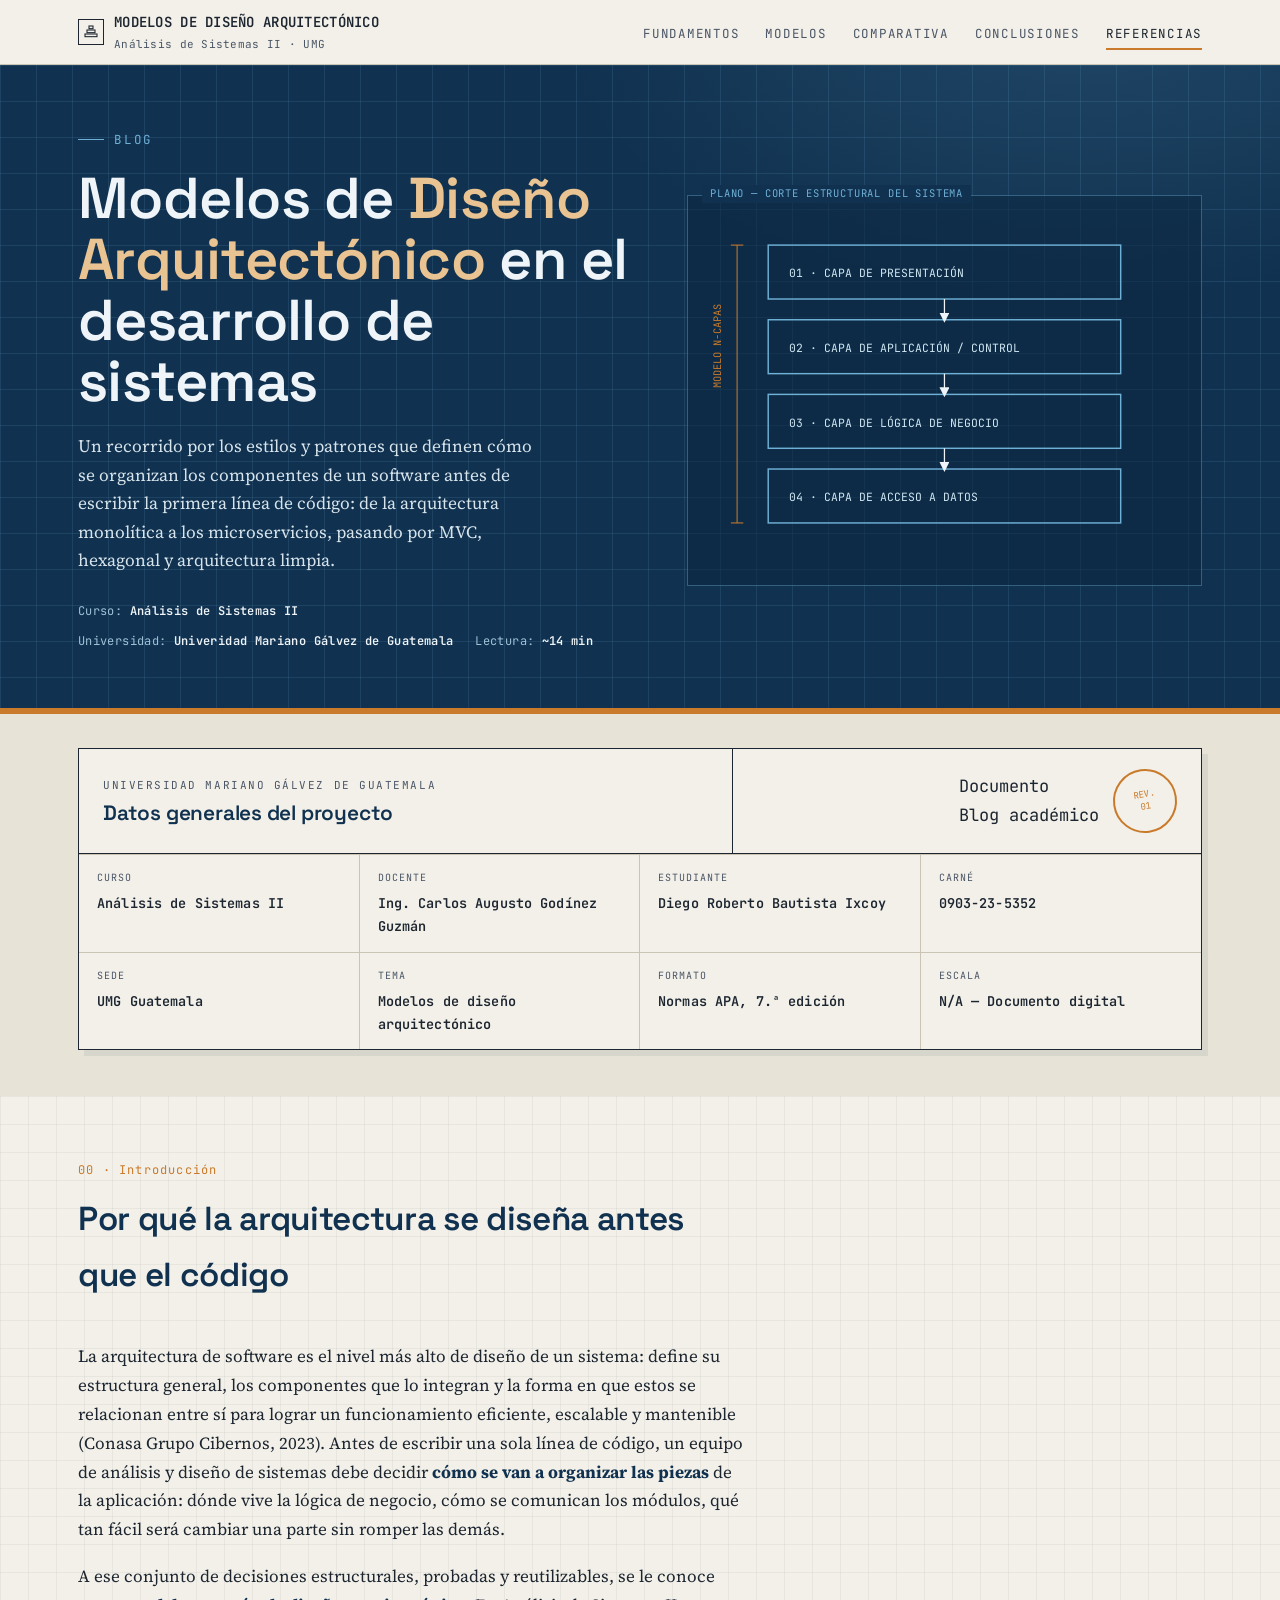
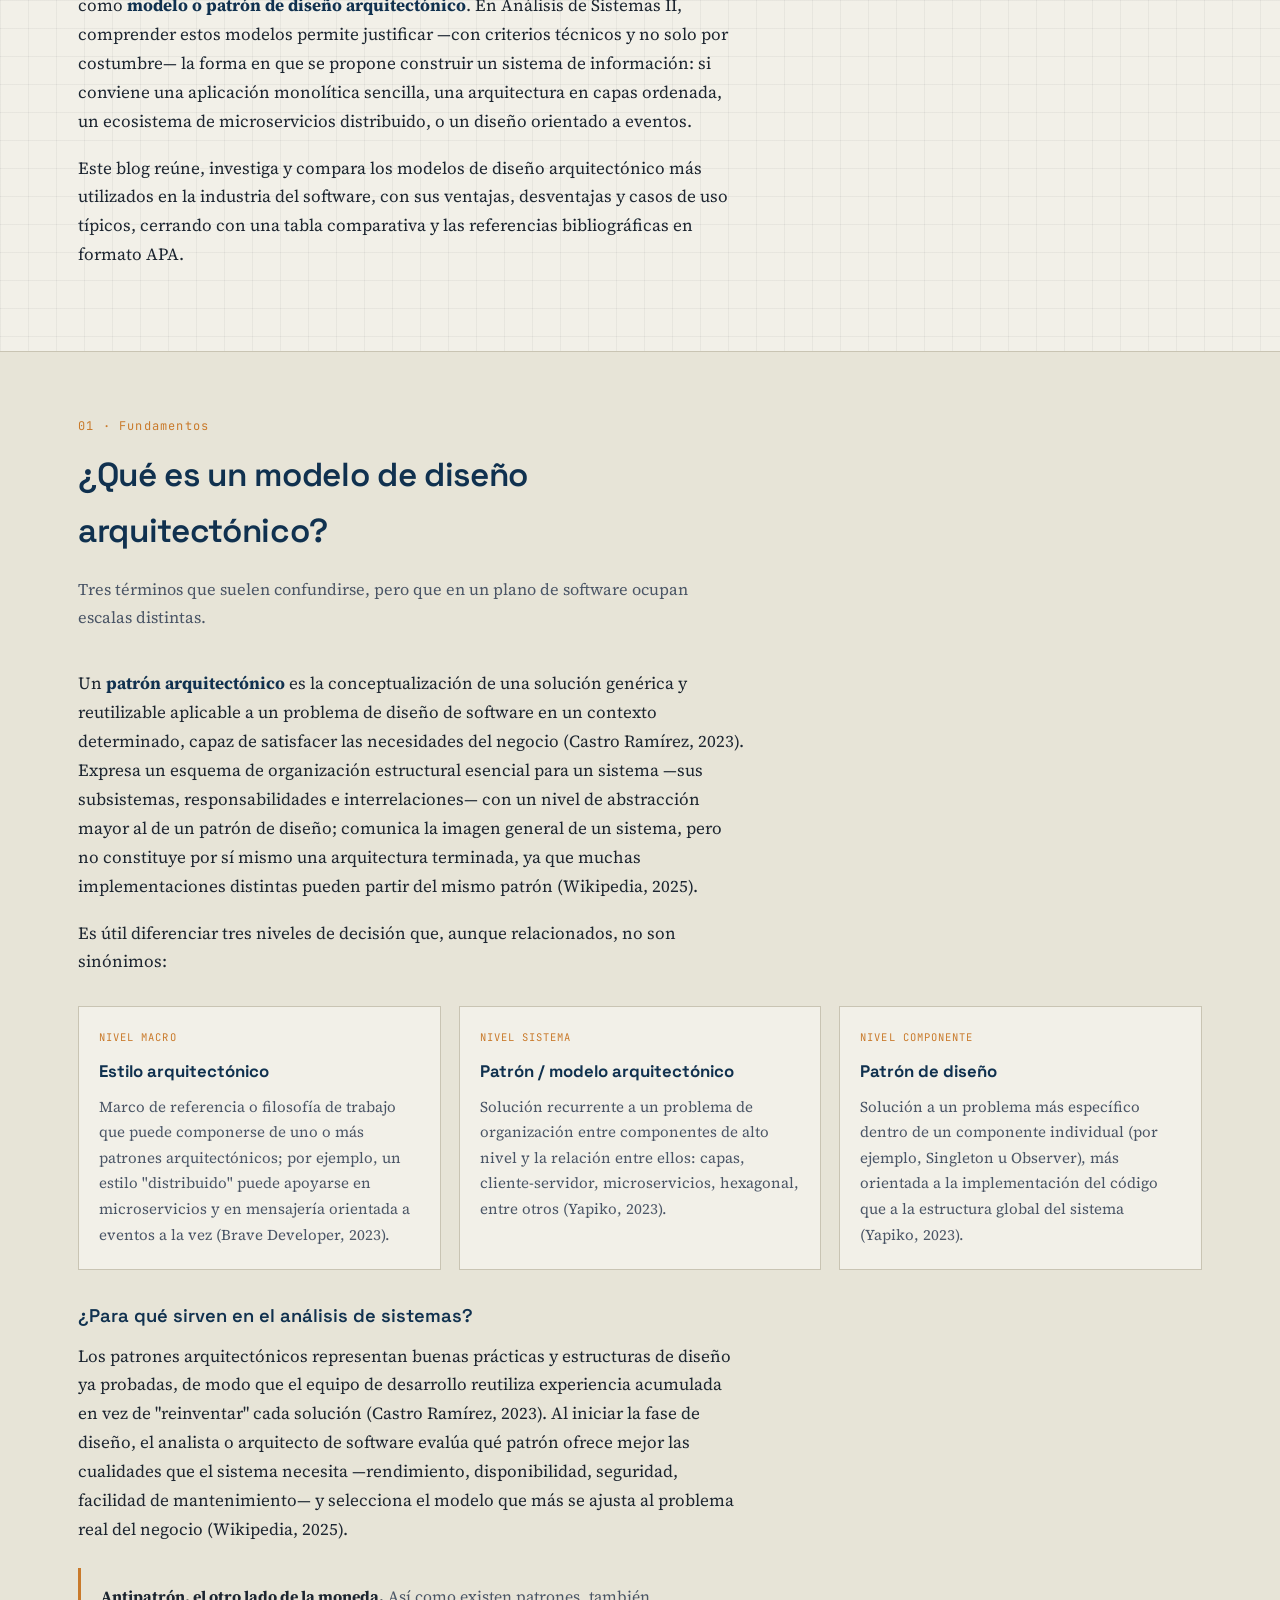
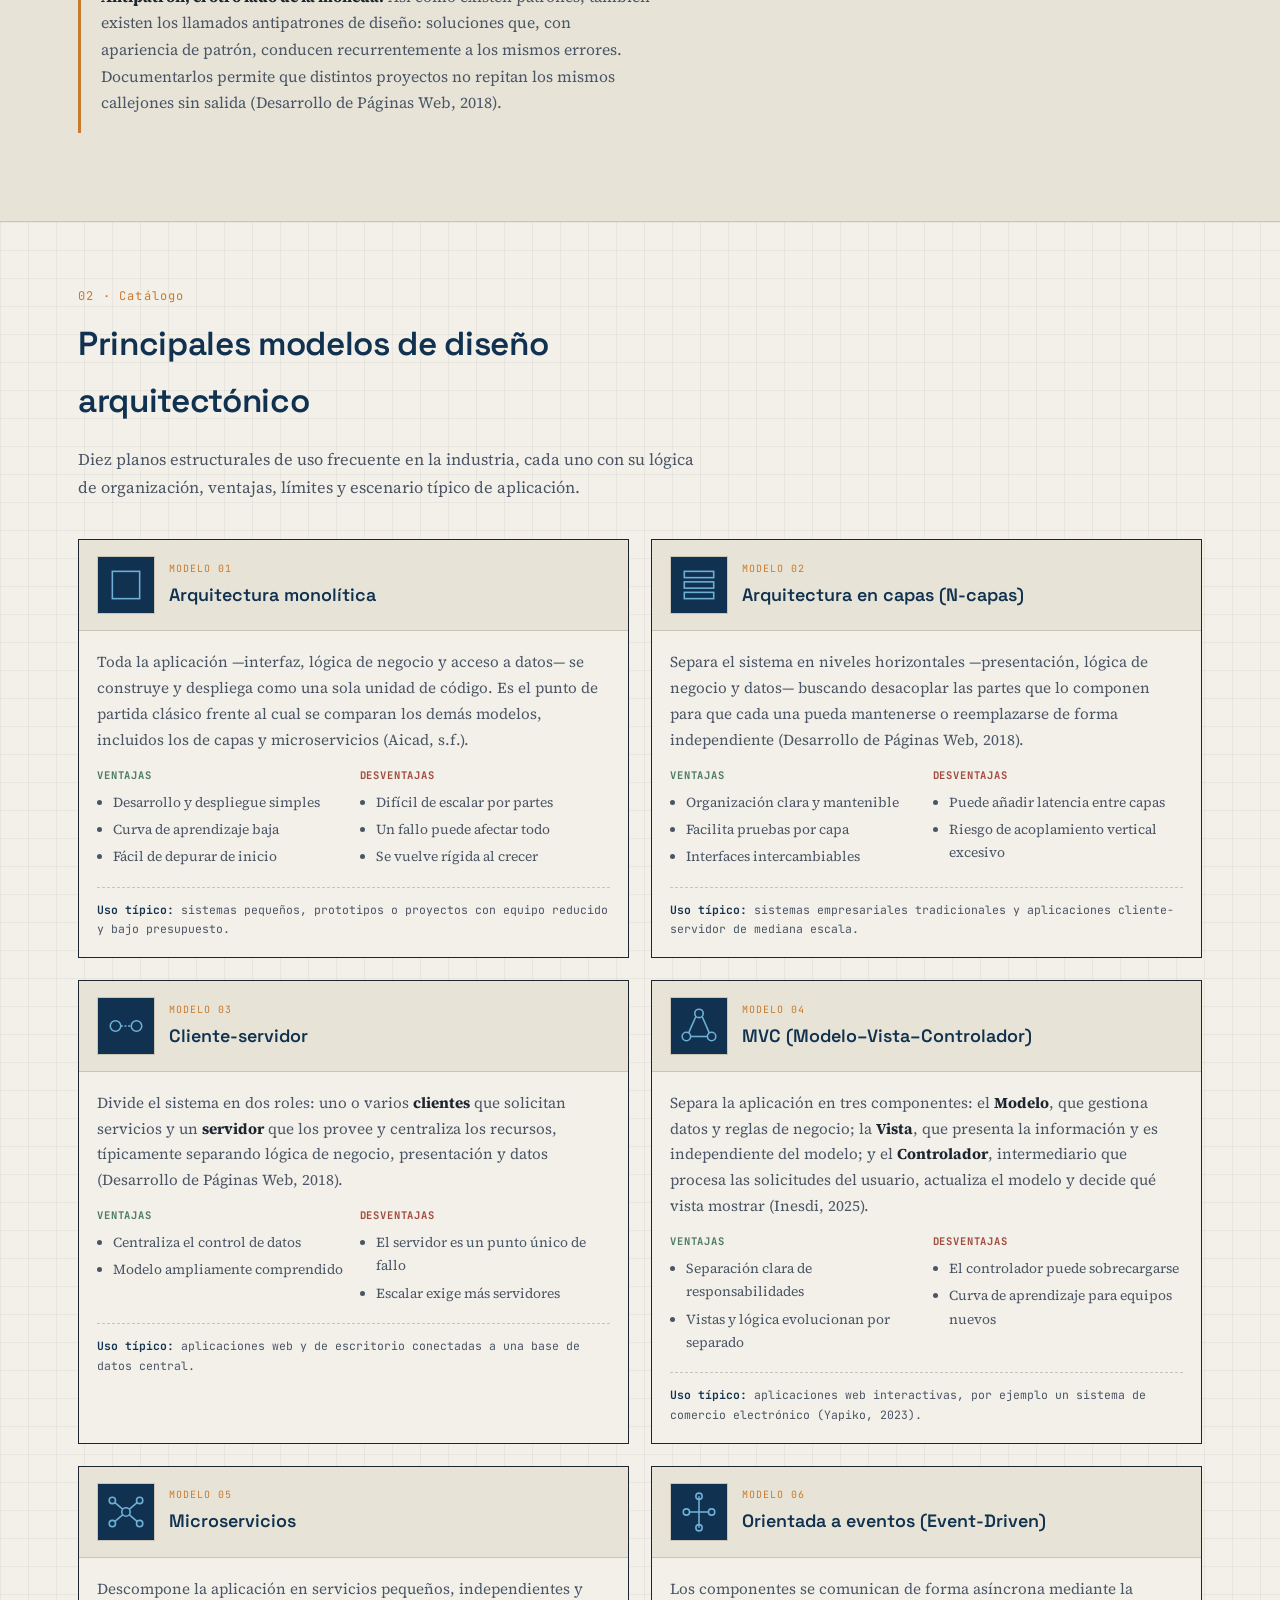
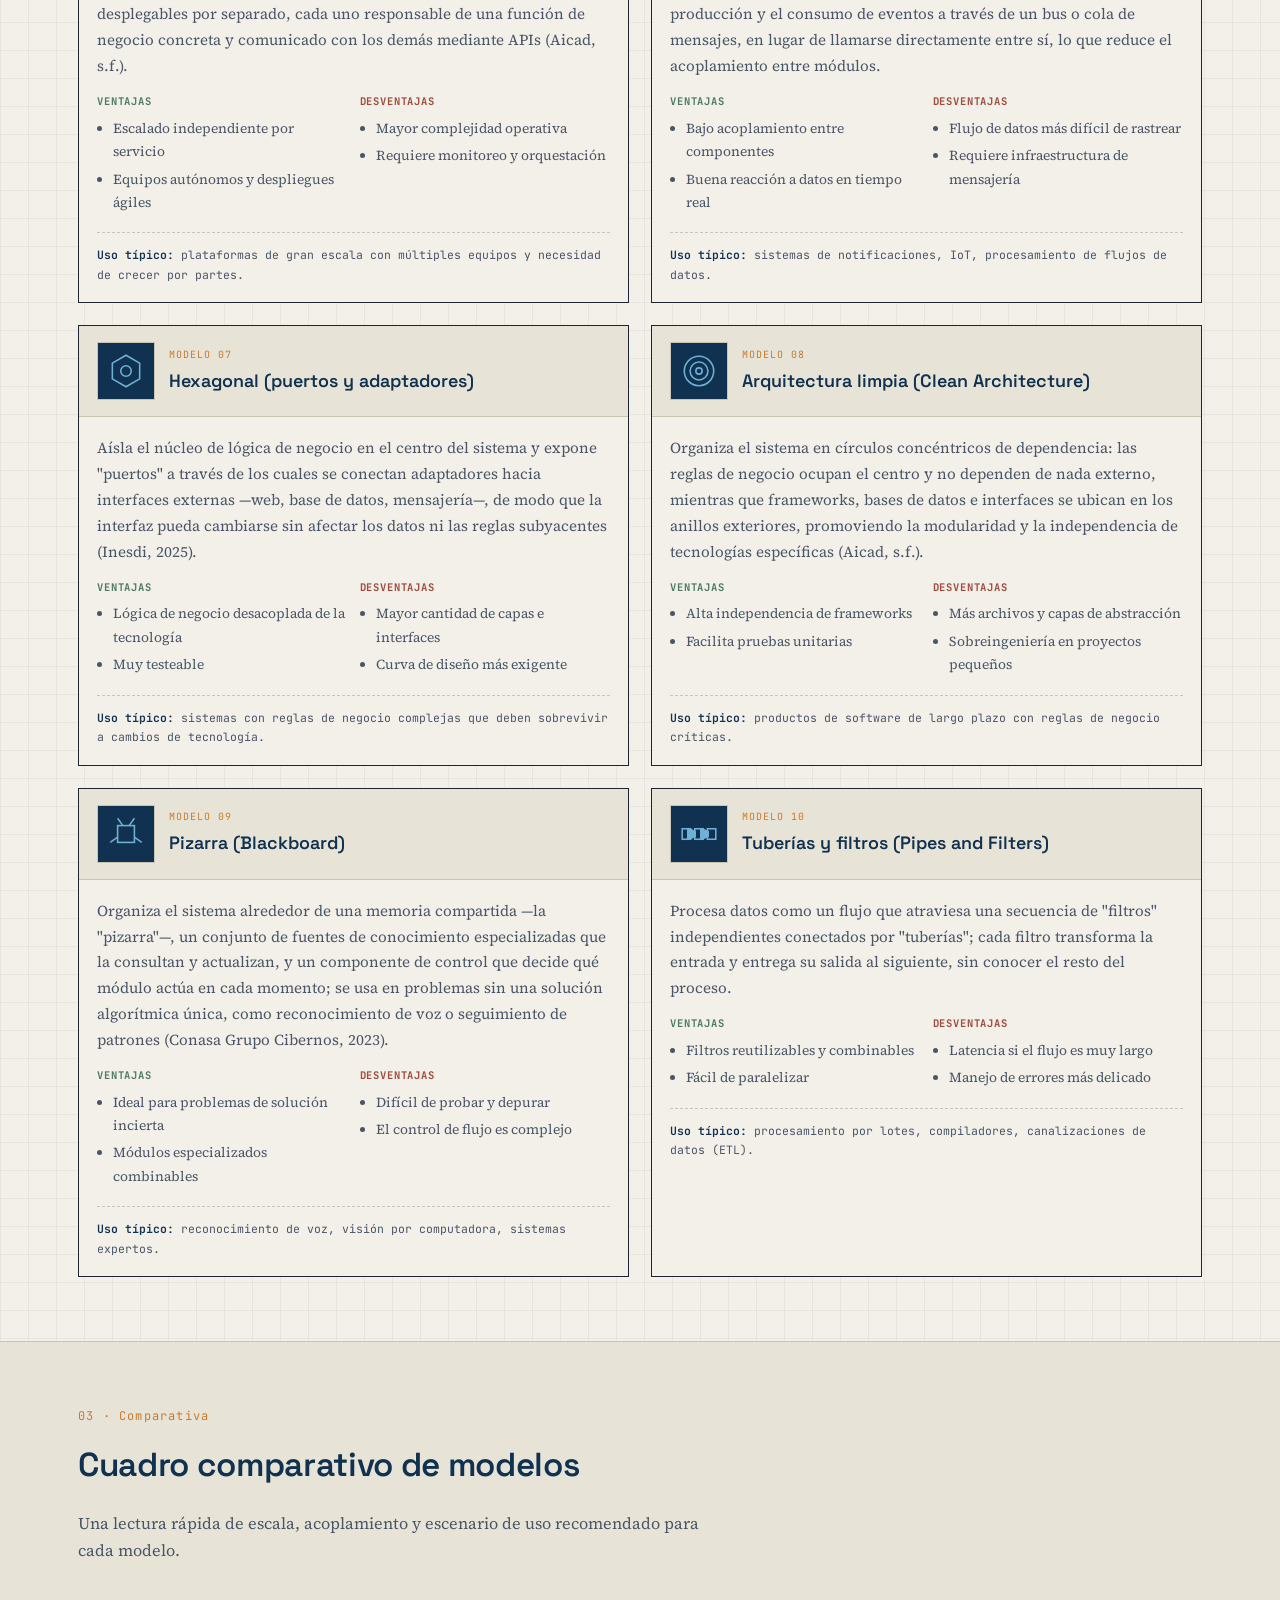
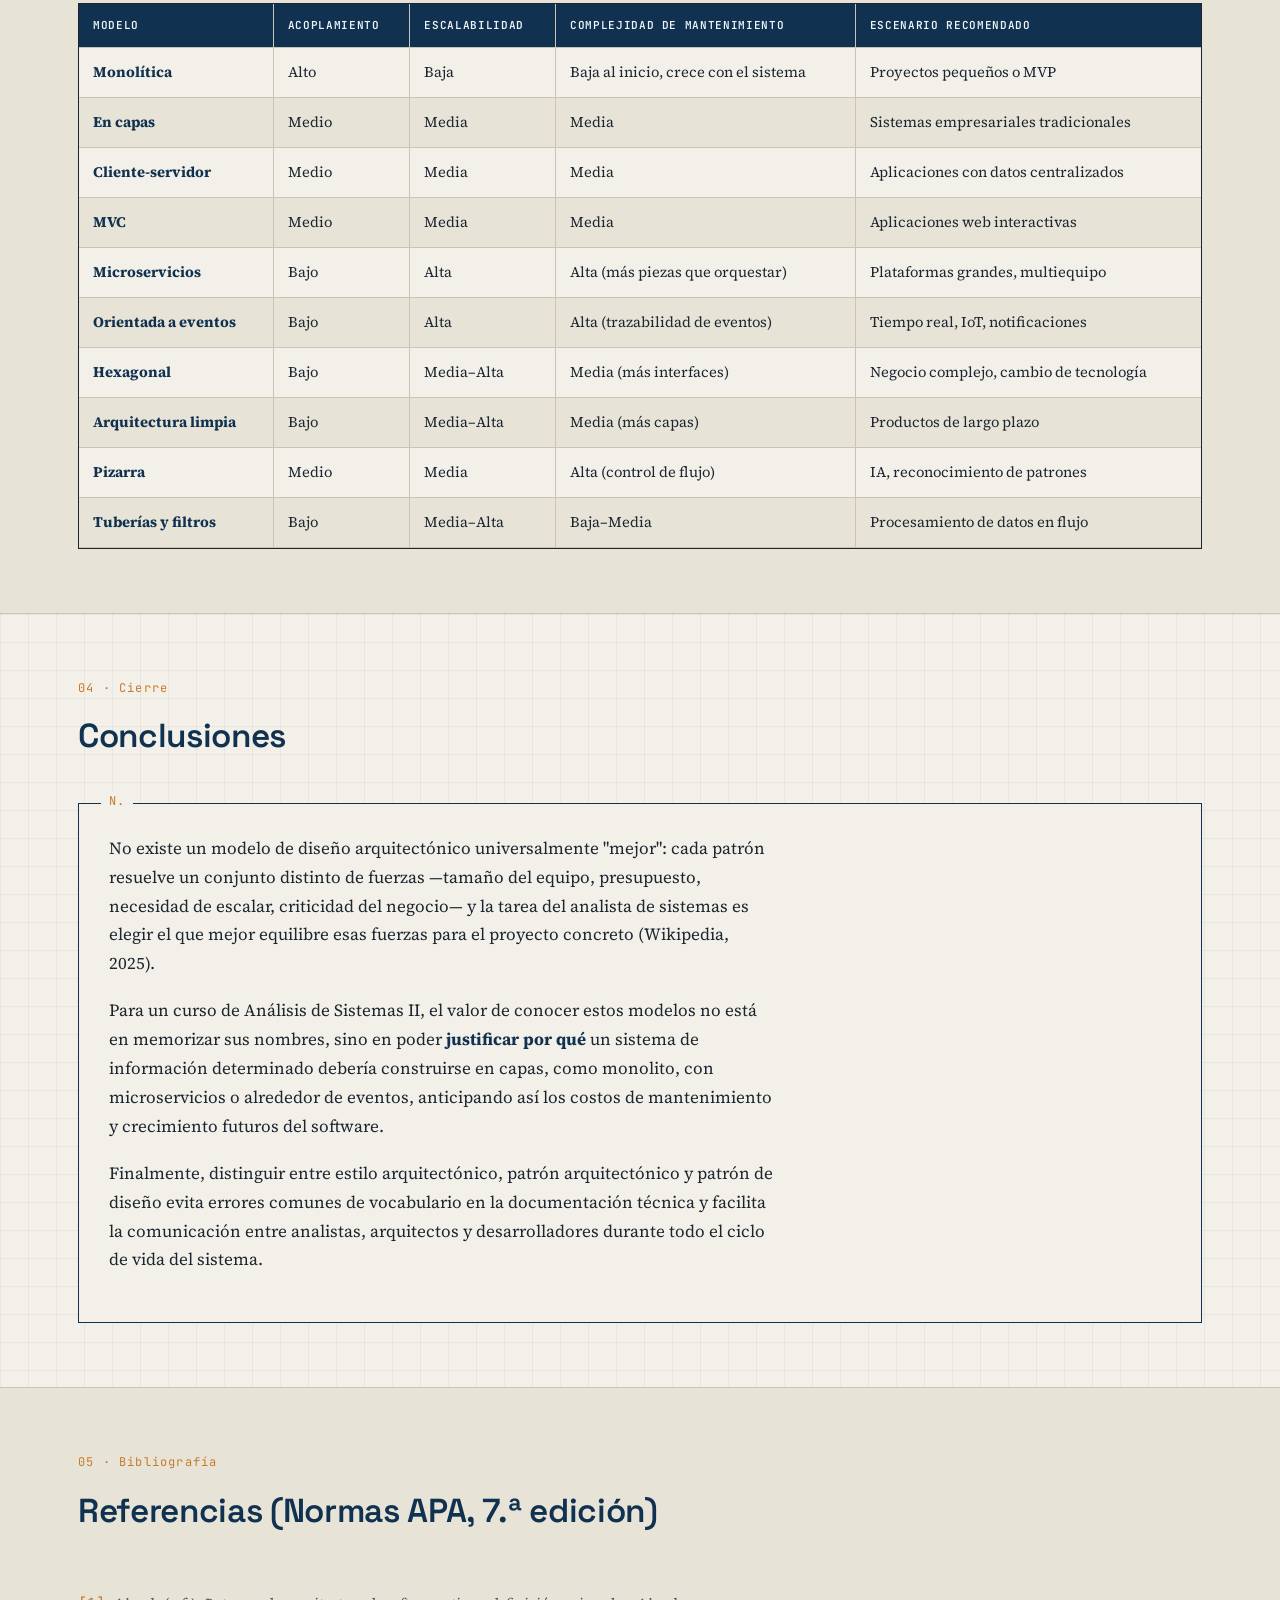
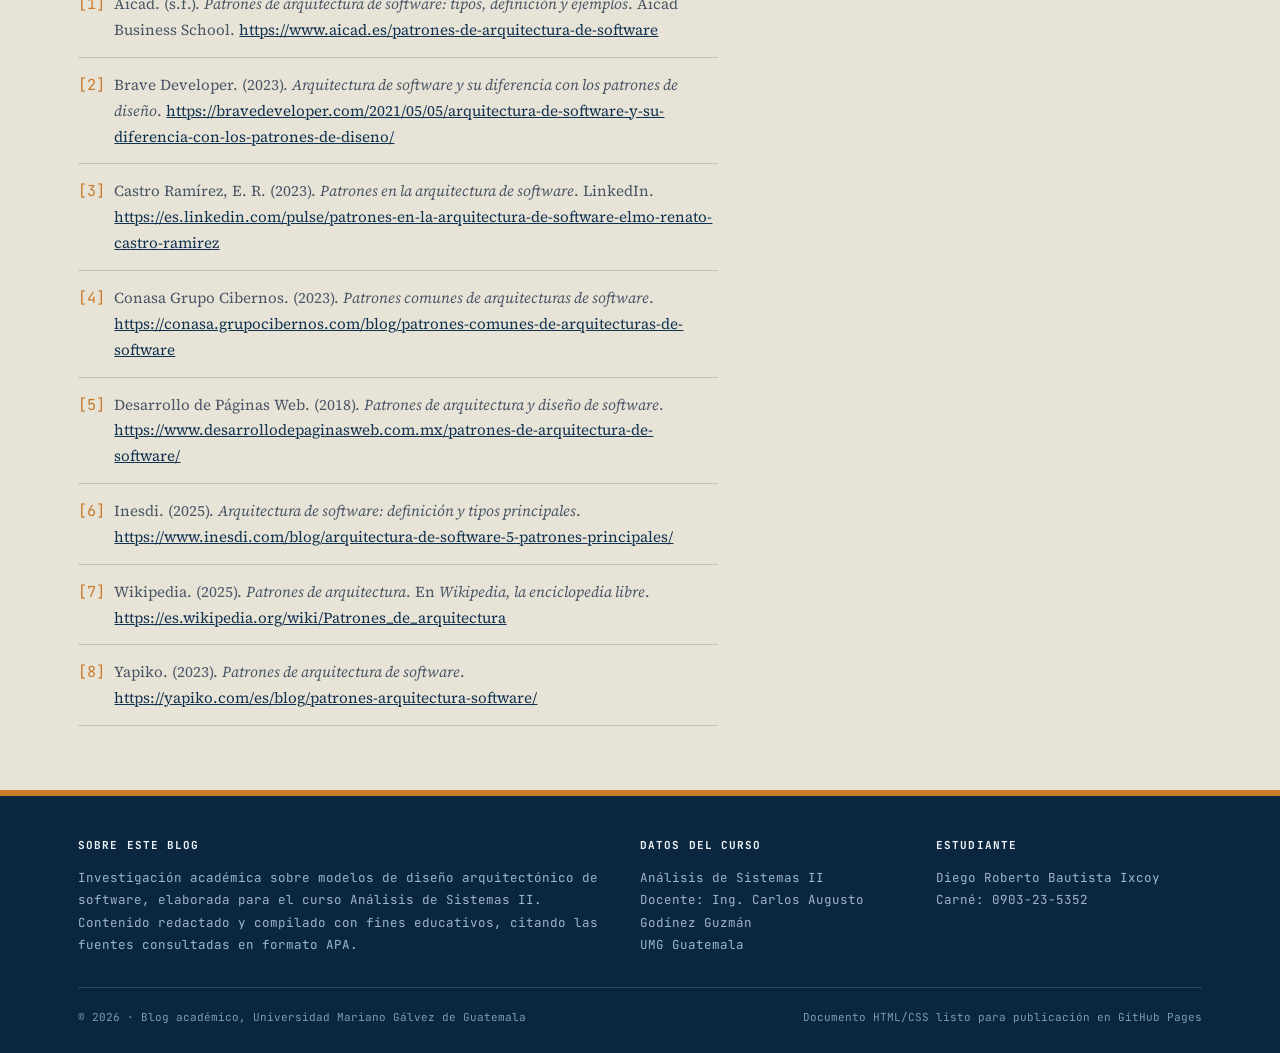
==== commit 83aac587: "Update blog eyebrow and university name" ====
--- a/index.html
+++ b/index.html
@@ -43,12 +43,12 @@
 <header class="hero" id="top">
   <div class="wrap">
     <div>
-      <span class="eyebrow">Blog técnico · Ingeniería de Software</span>
+      <span class="eyebrow">Blog  </span>
       <h1>Modelos de <em>Diseño Arquitectónico</em> en el desarrollo de sistemas</h1>
       <p class="lead">Un recorrido por los estilos y patrones que definen cómo se organizan los componentes de un software antes de escribir la primera línea de código: de la arquitectura monolítica a los microservicios, pasando por MVC, hexagonal y arquitectura limpia.</p>
       <div class="hero-meta">
         <span>Curso: <strong>Análisis de Sistemas II</strong></span>
-        <span>Universidad: <strong>UMG Guatemala</strong></span>
+        <span>Universidad: <strong>Univeridad Mariano Gálvez de Guatemala</strong></span>
         <span>Lectura: <strong>~14 min</strong></span>
       </div>
     </div>
